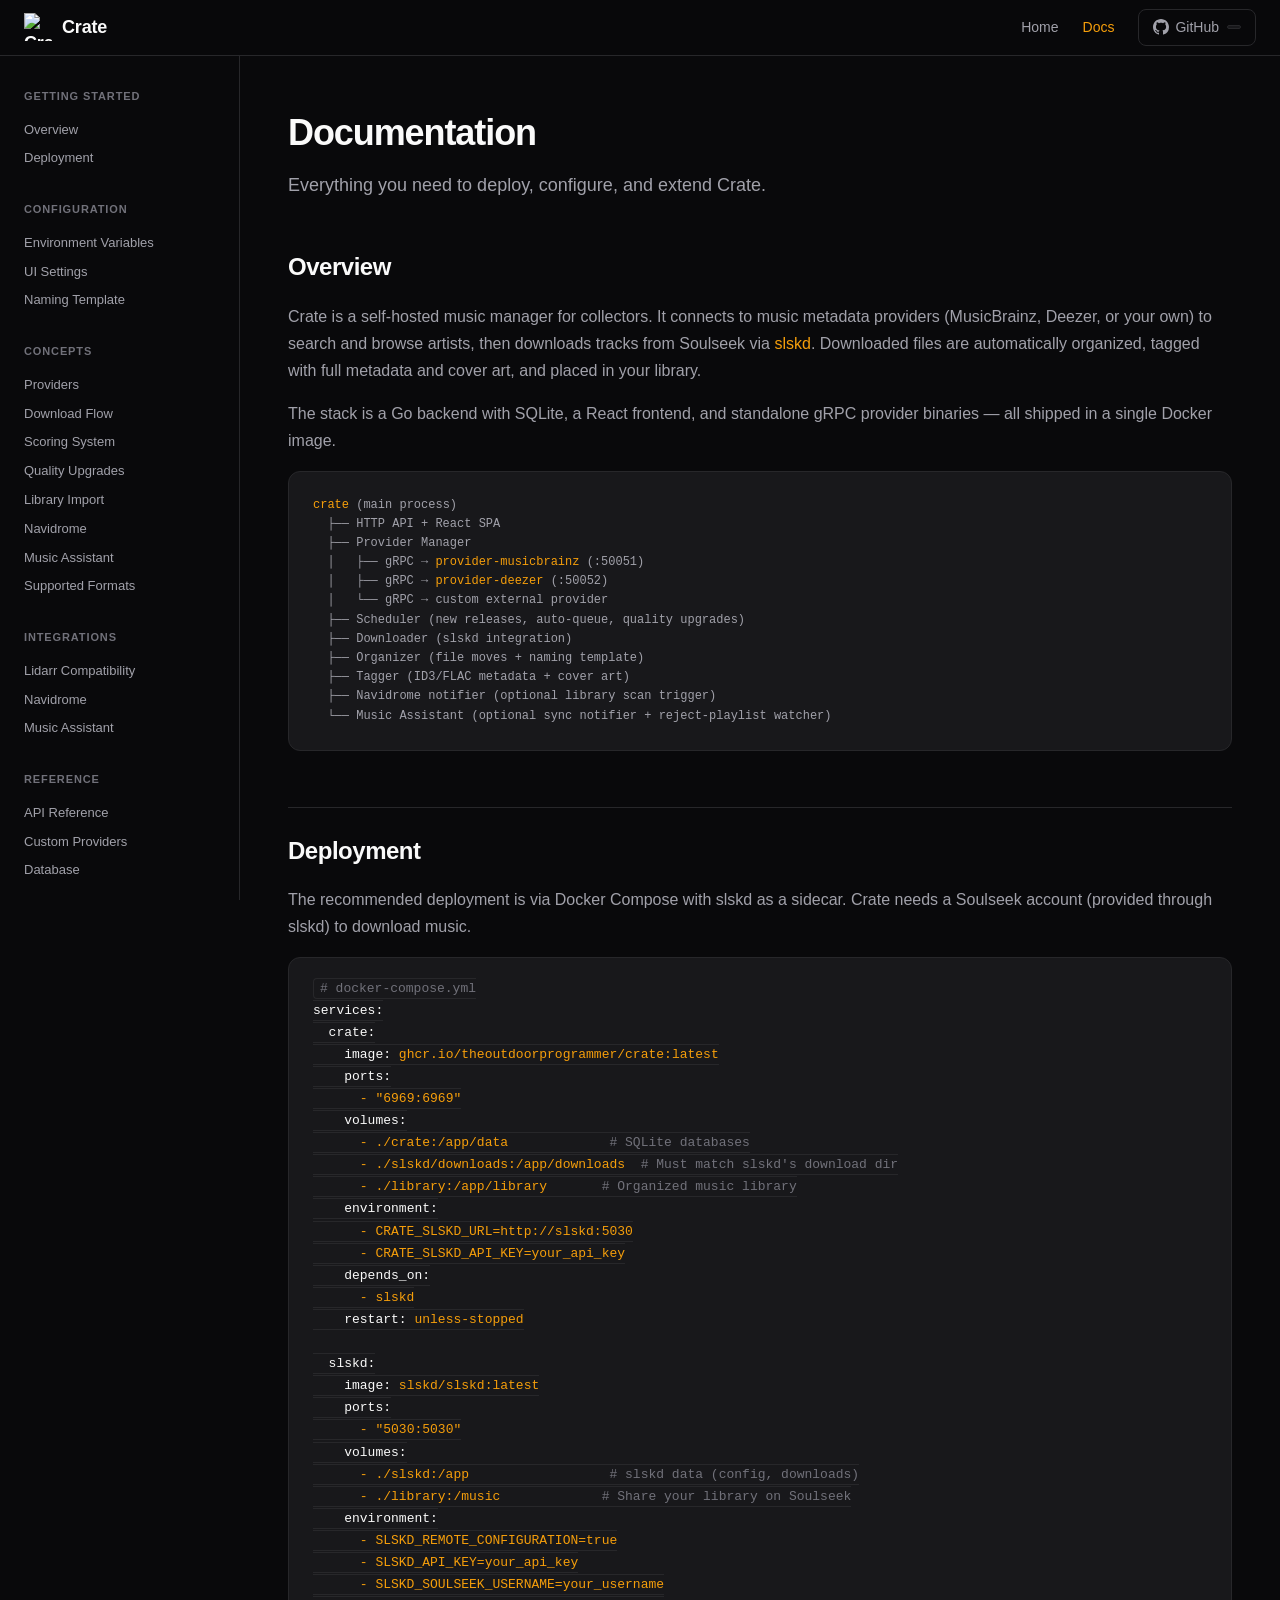
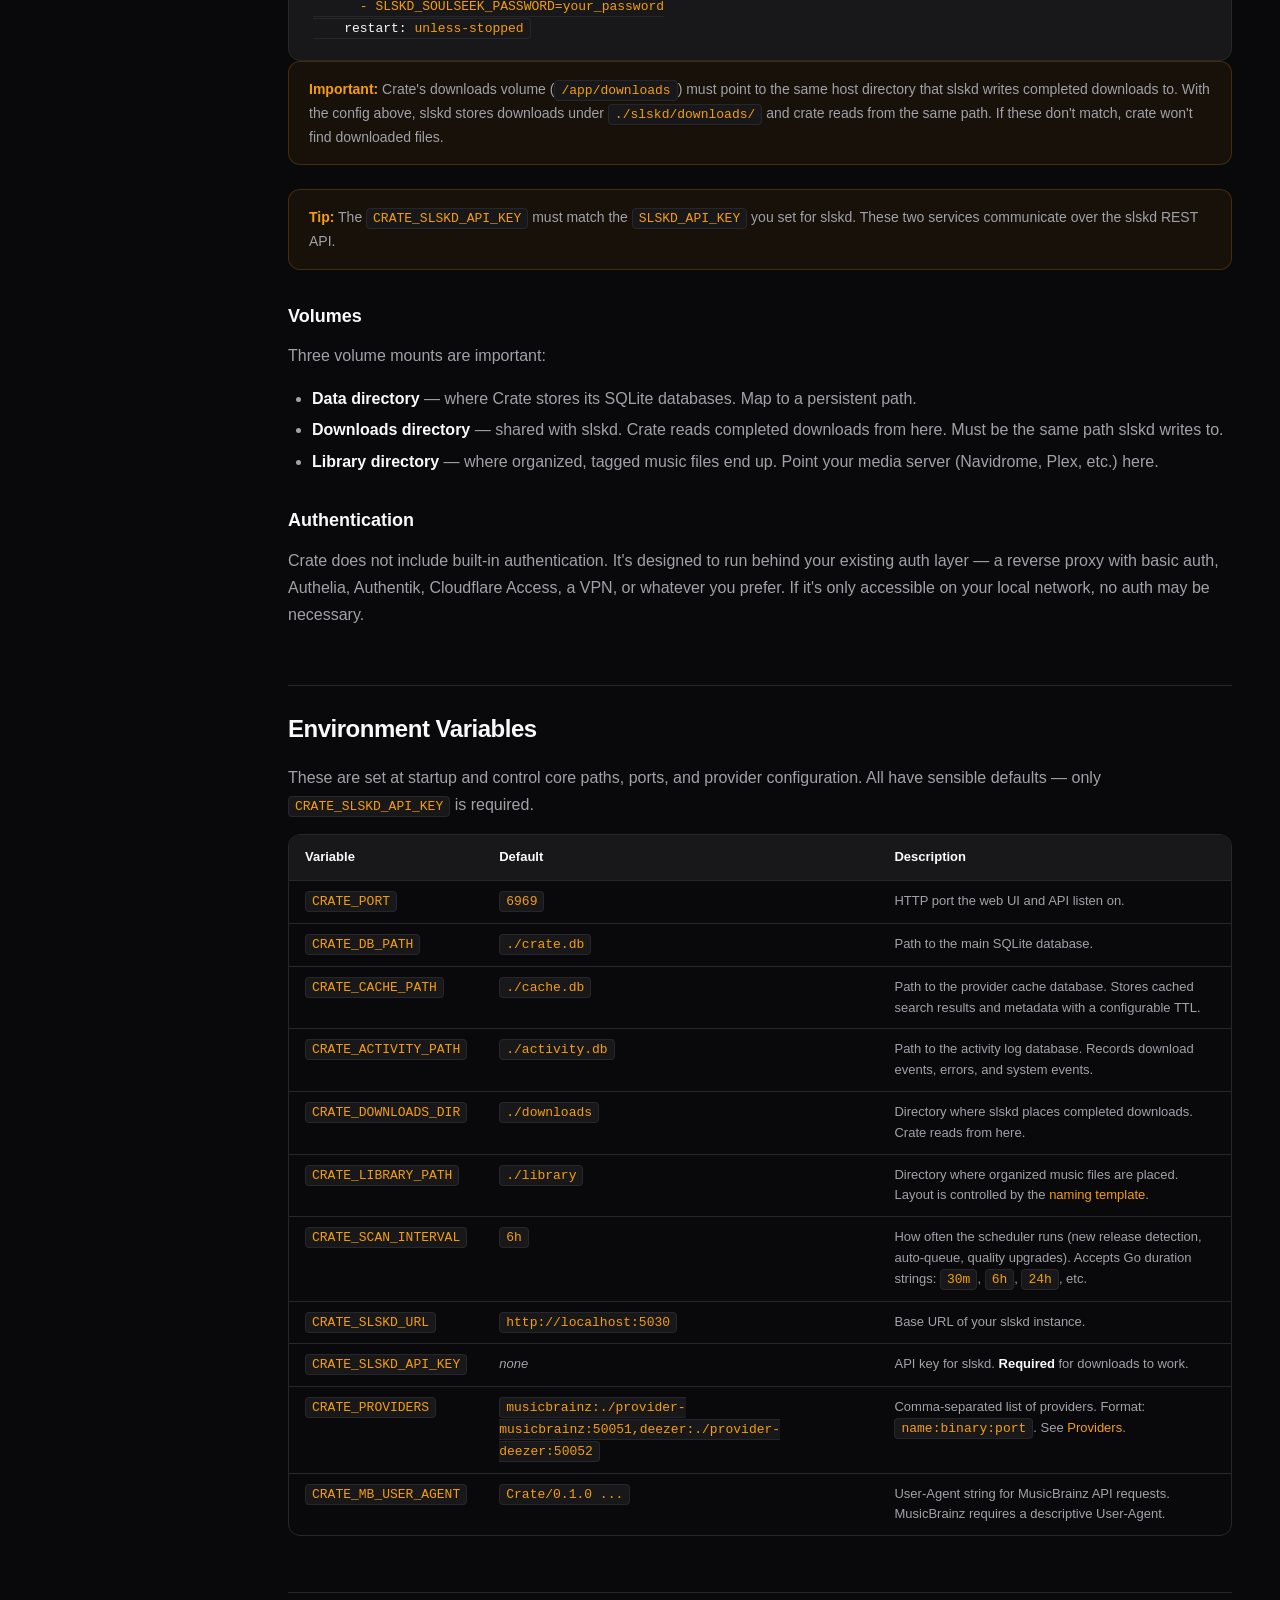
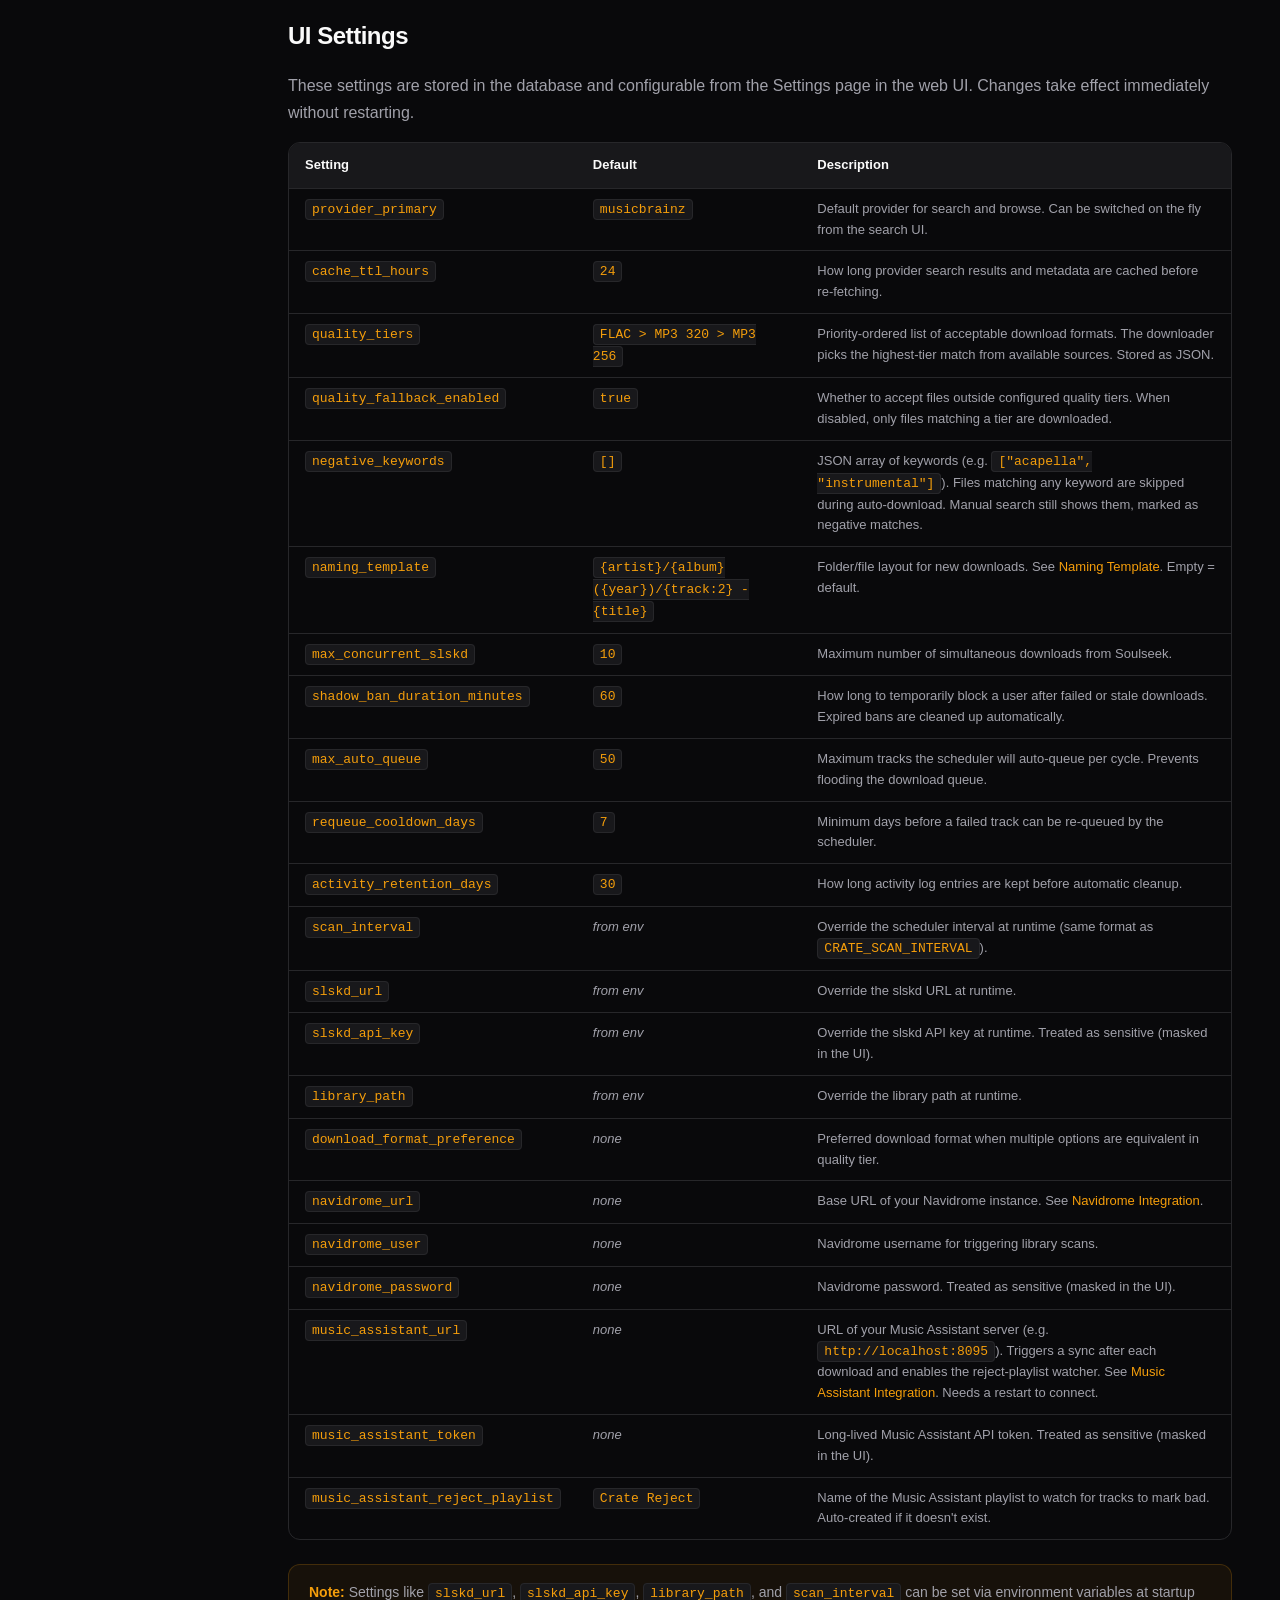
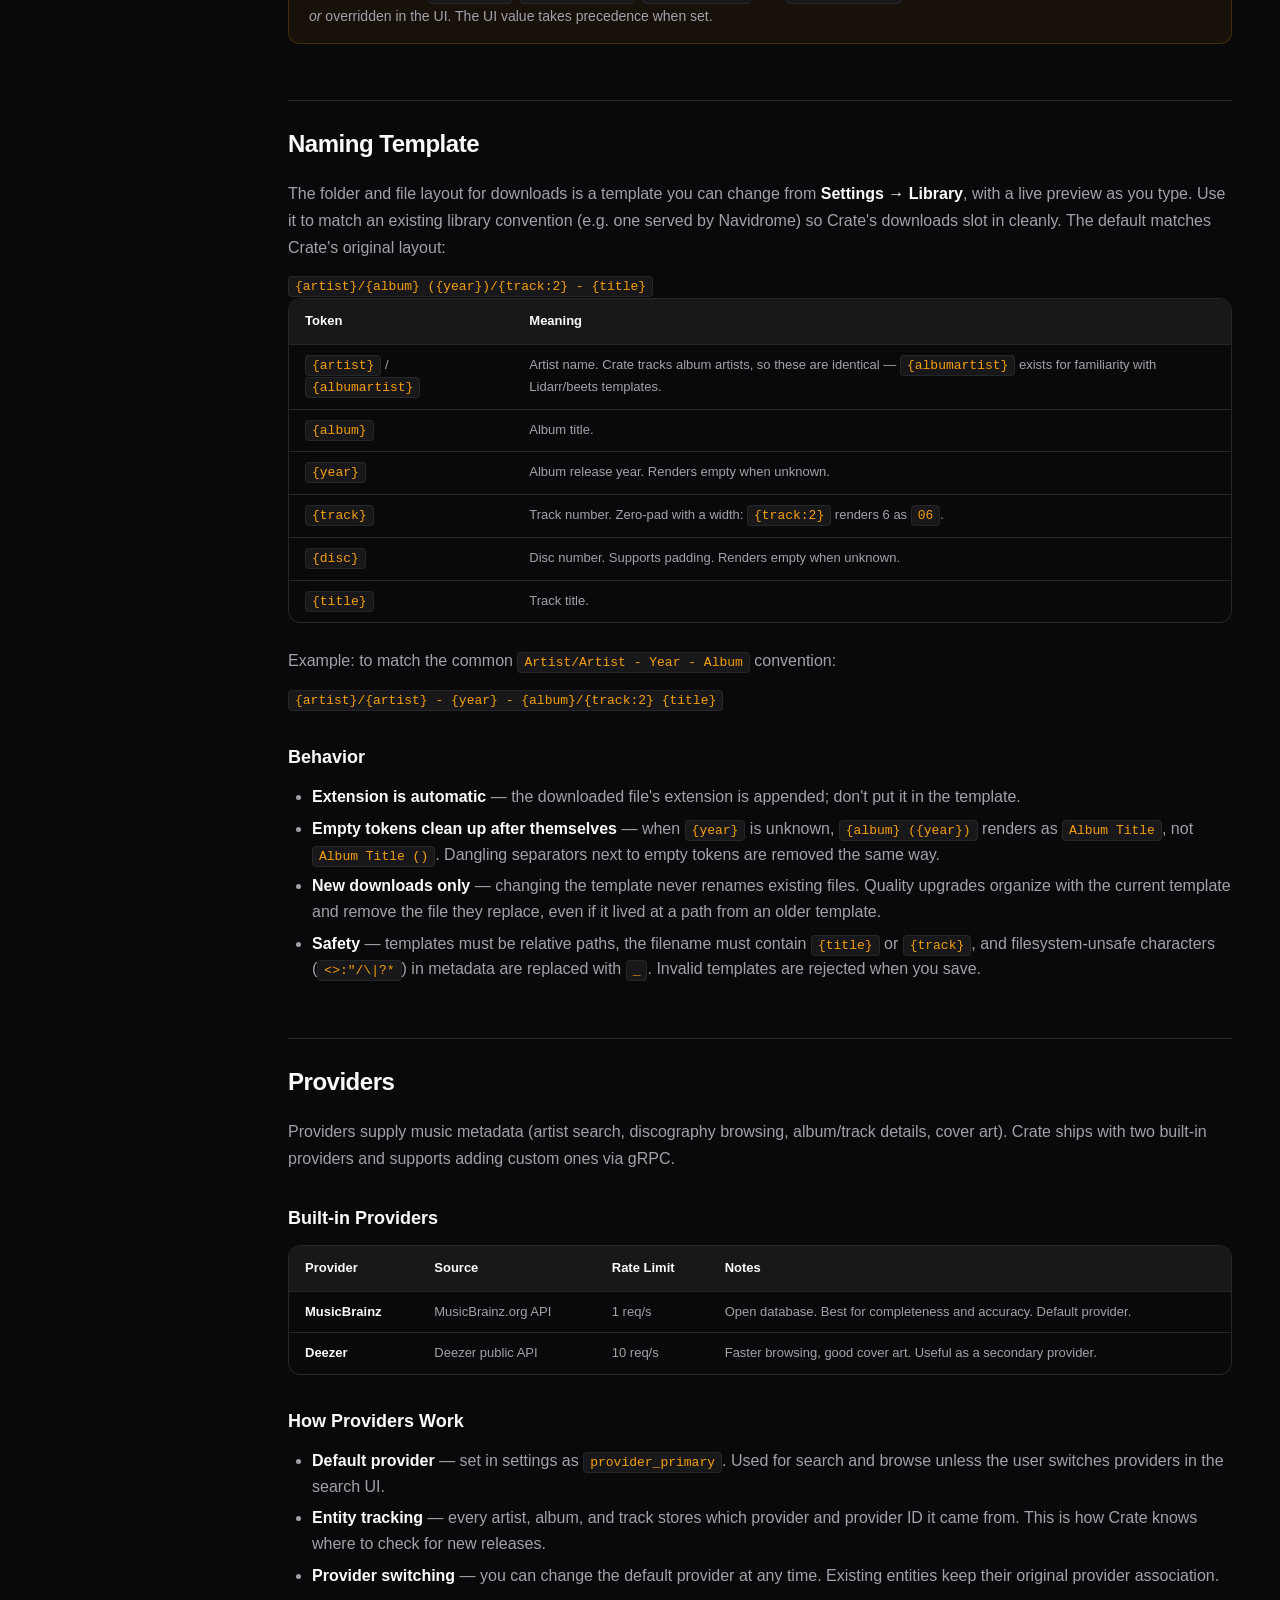
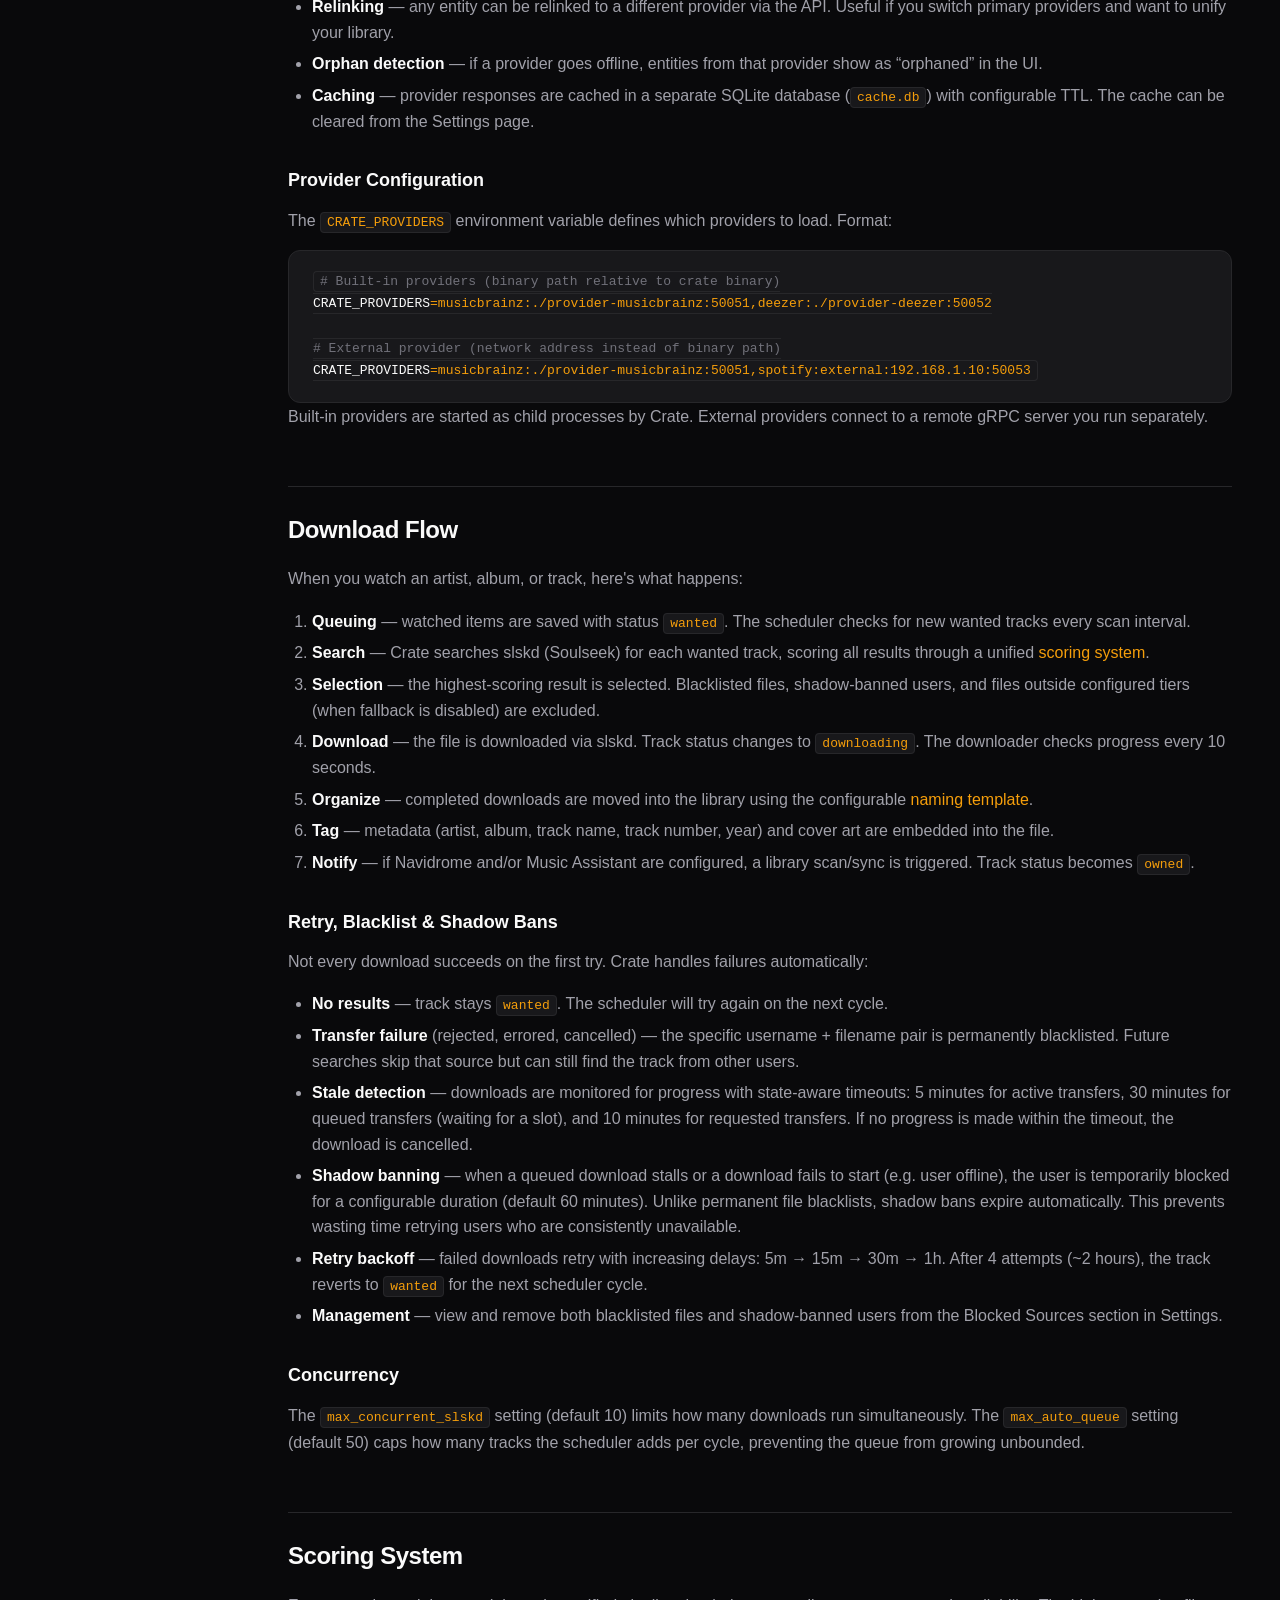
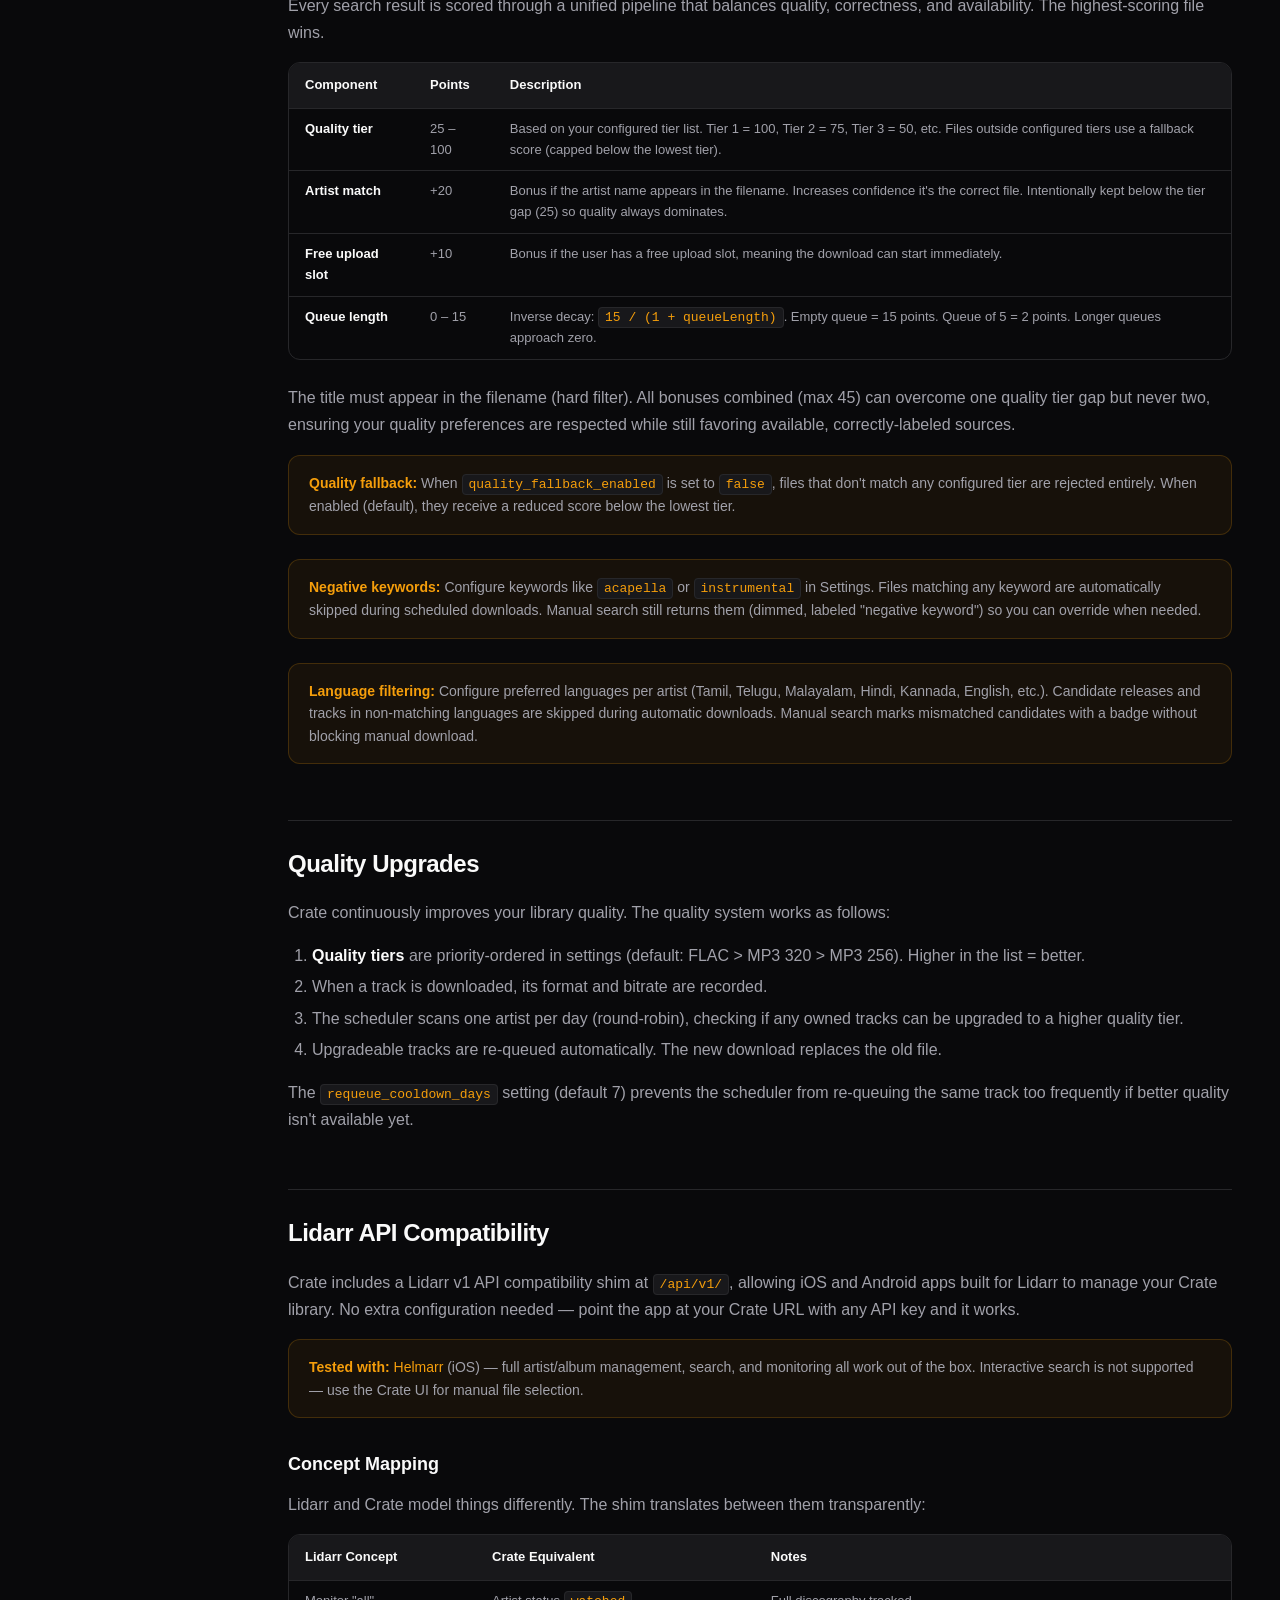
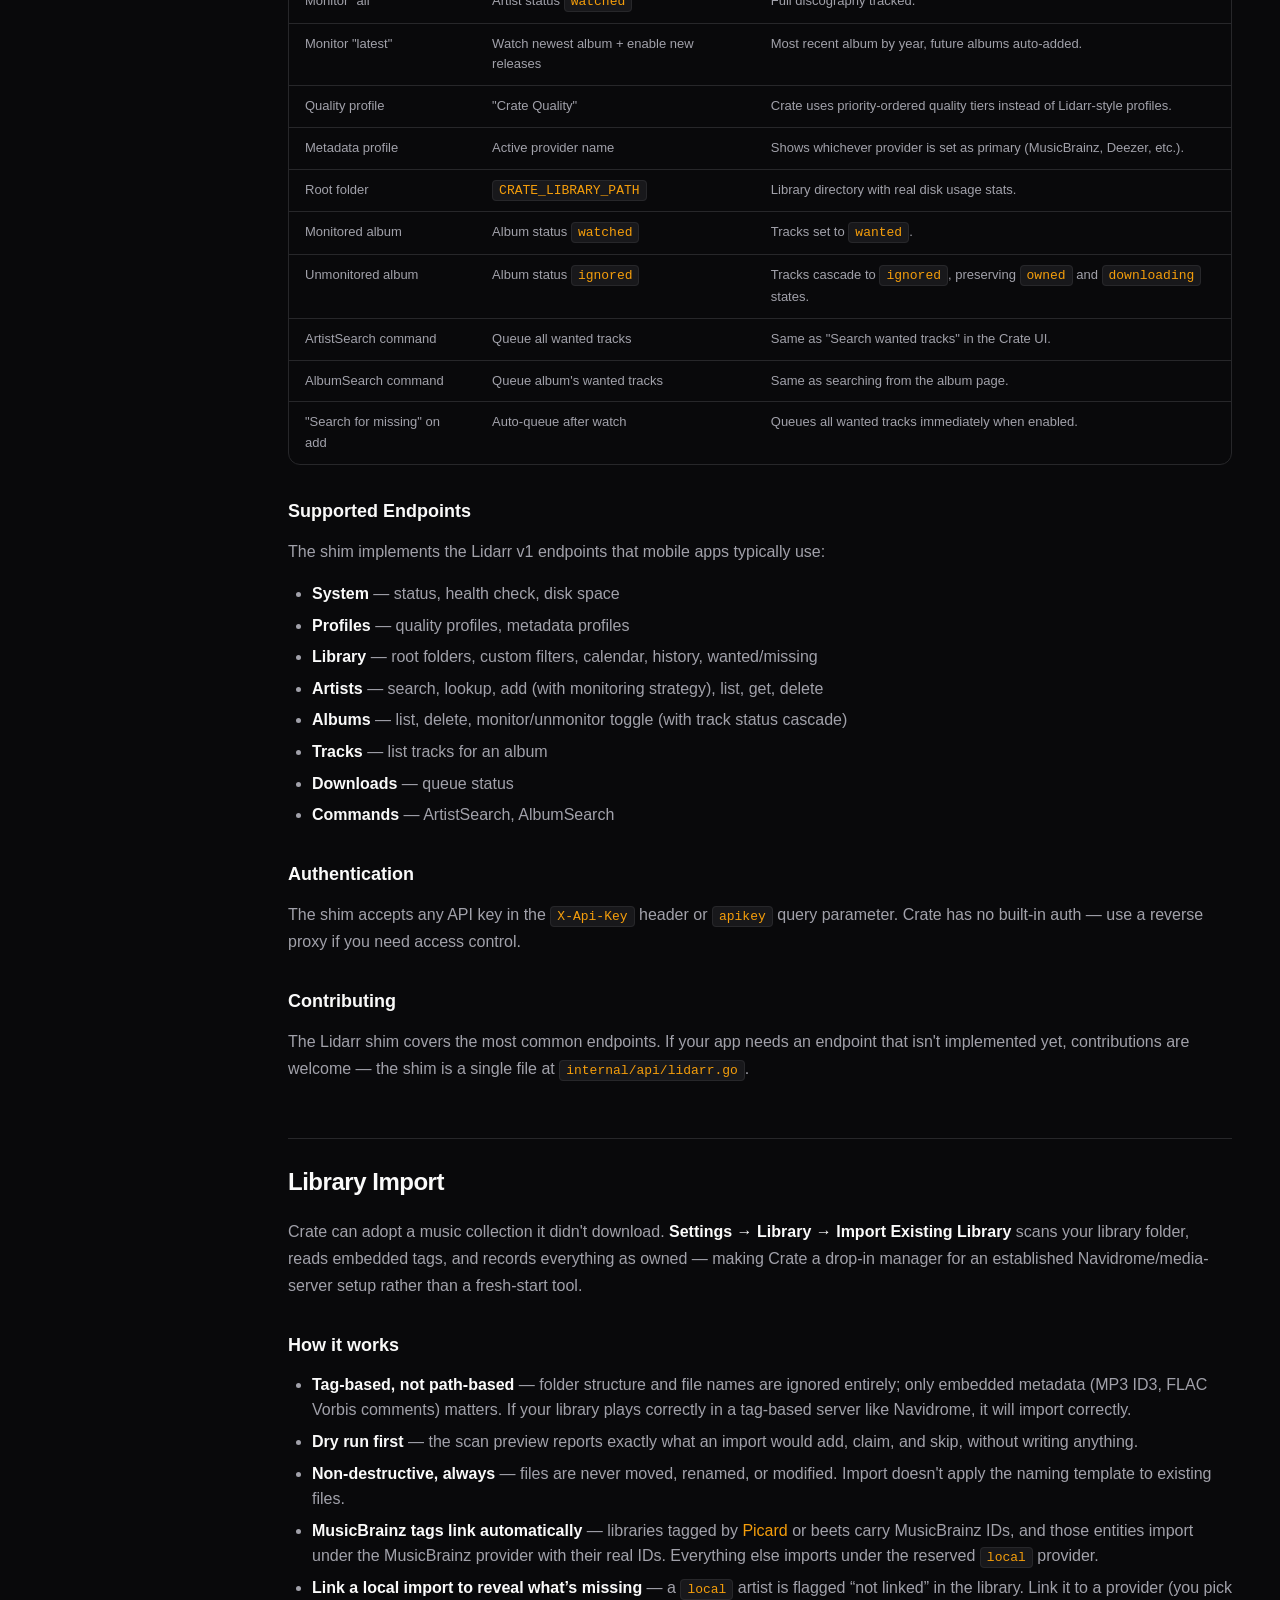
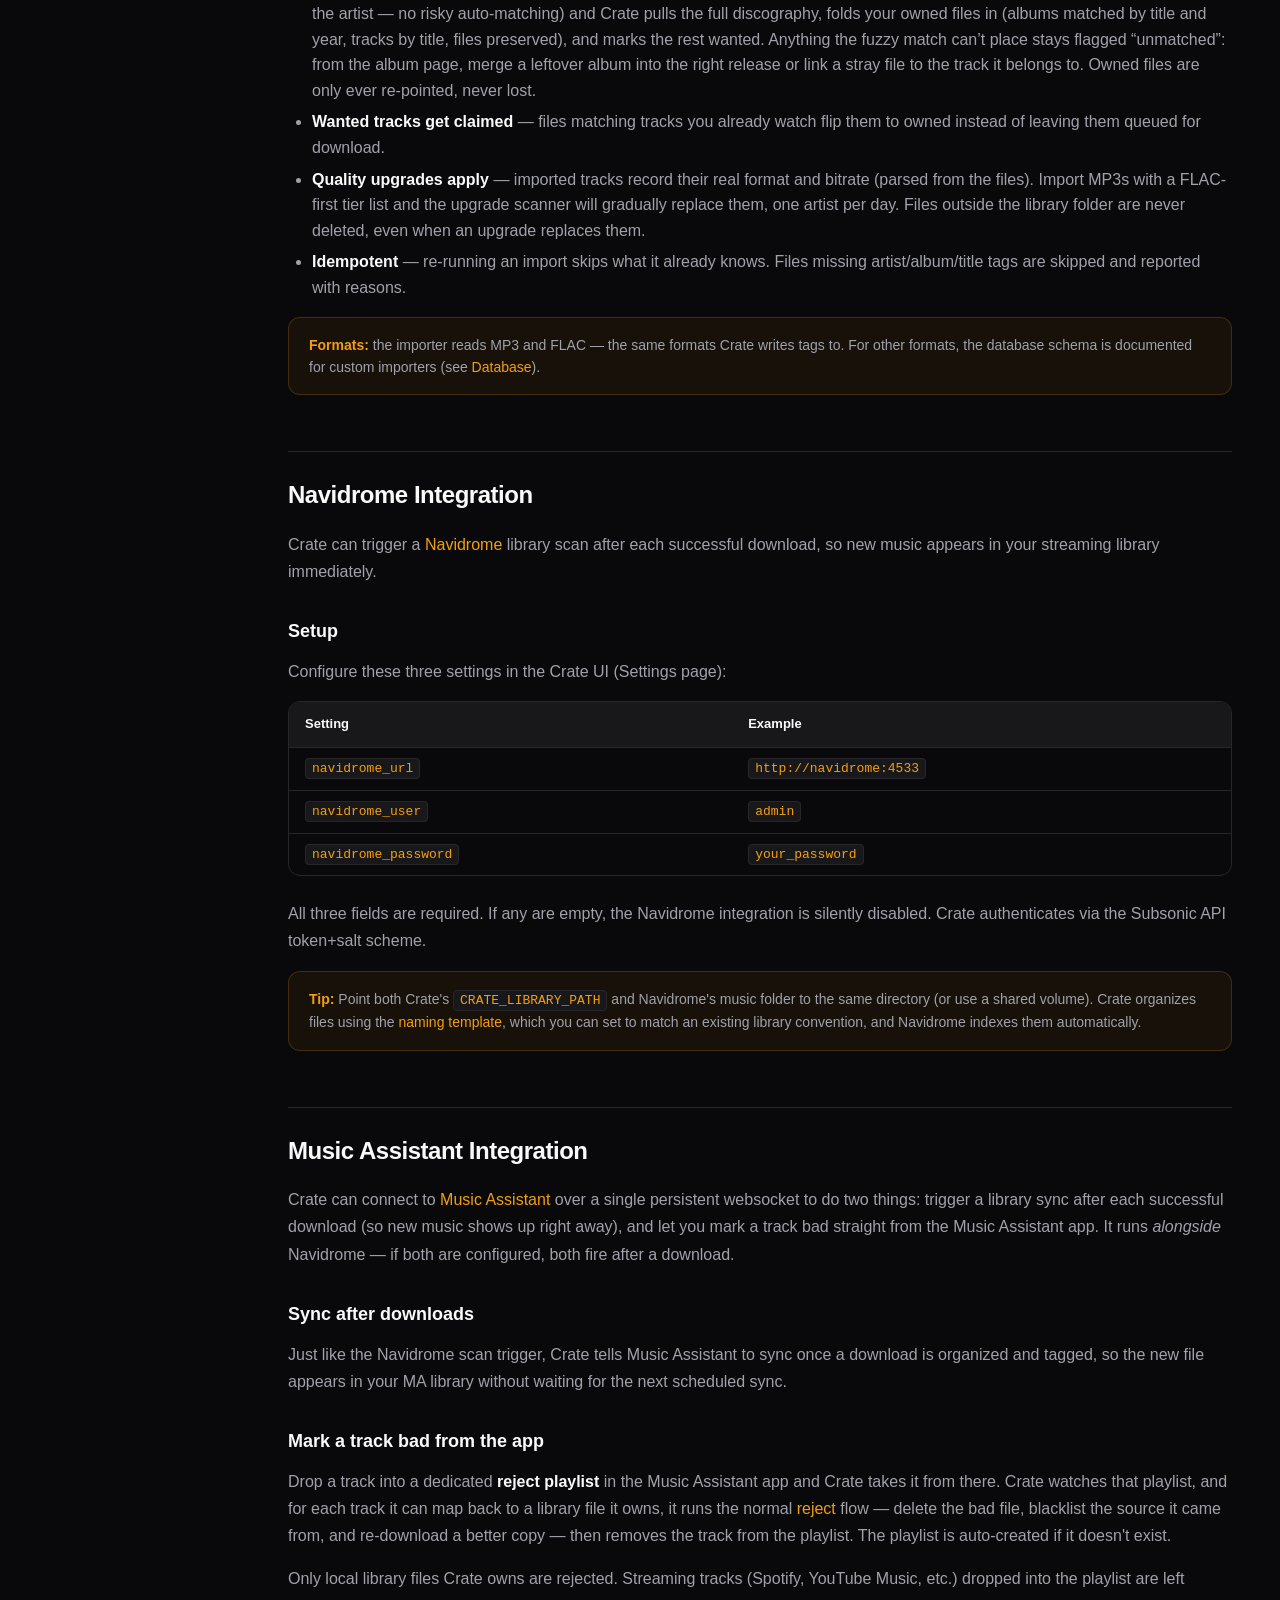
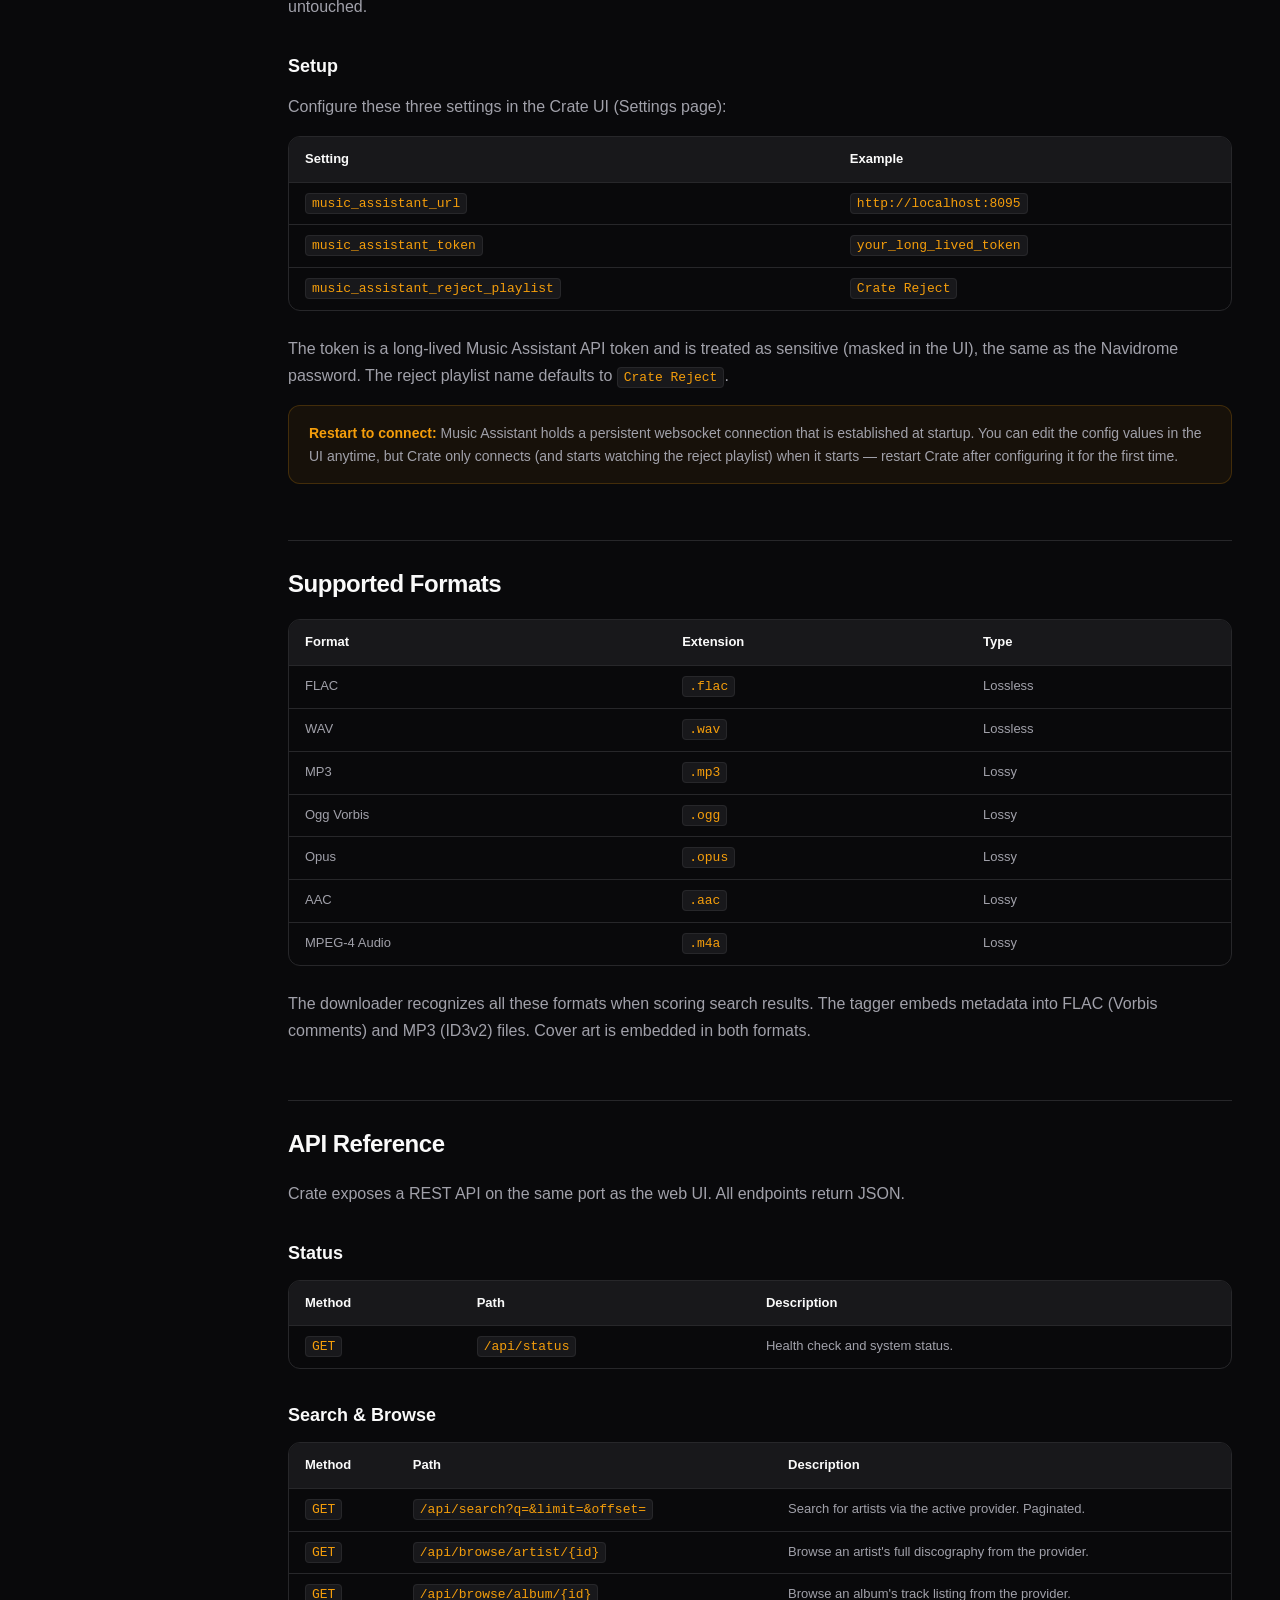
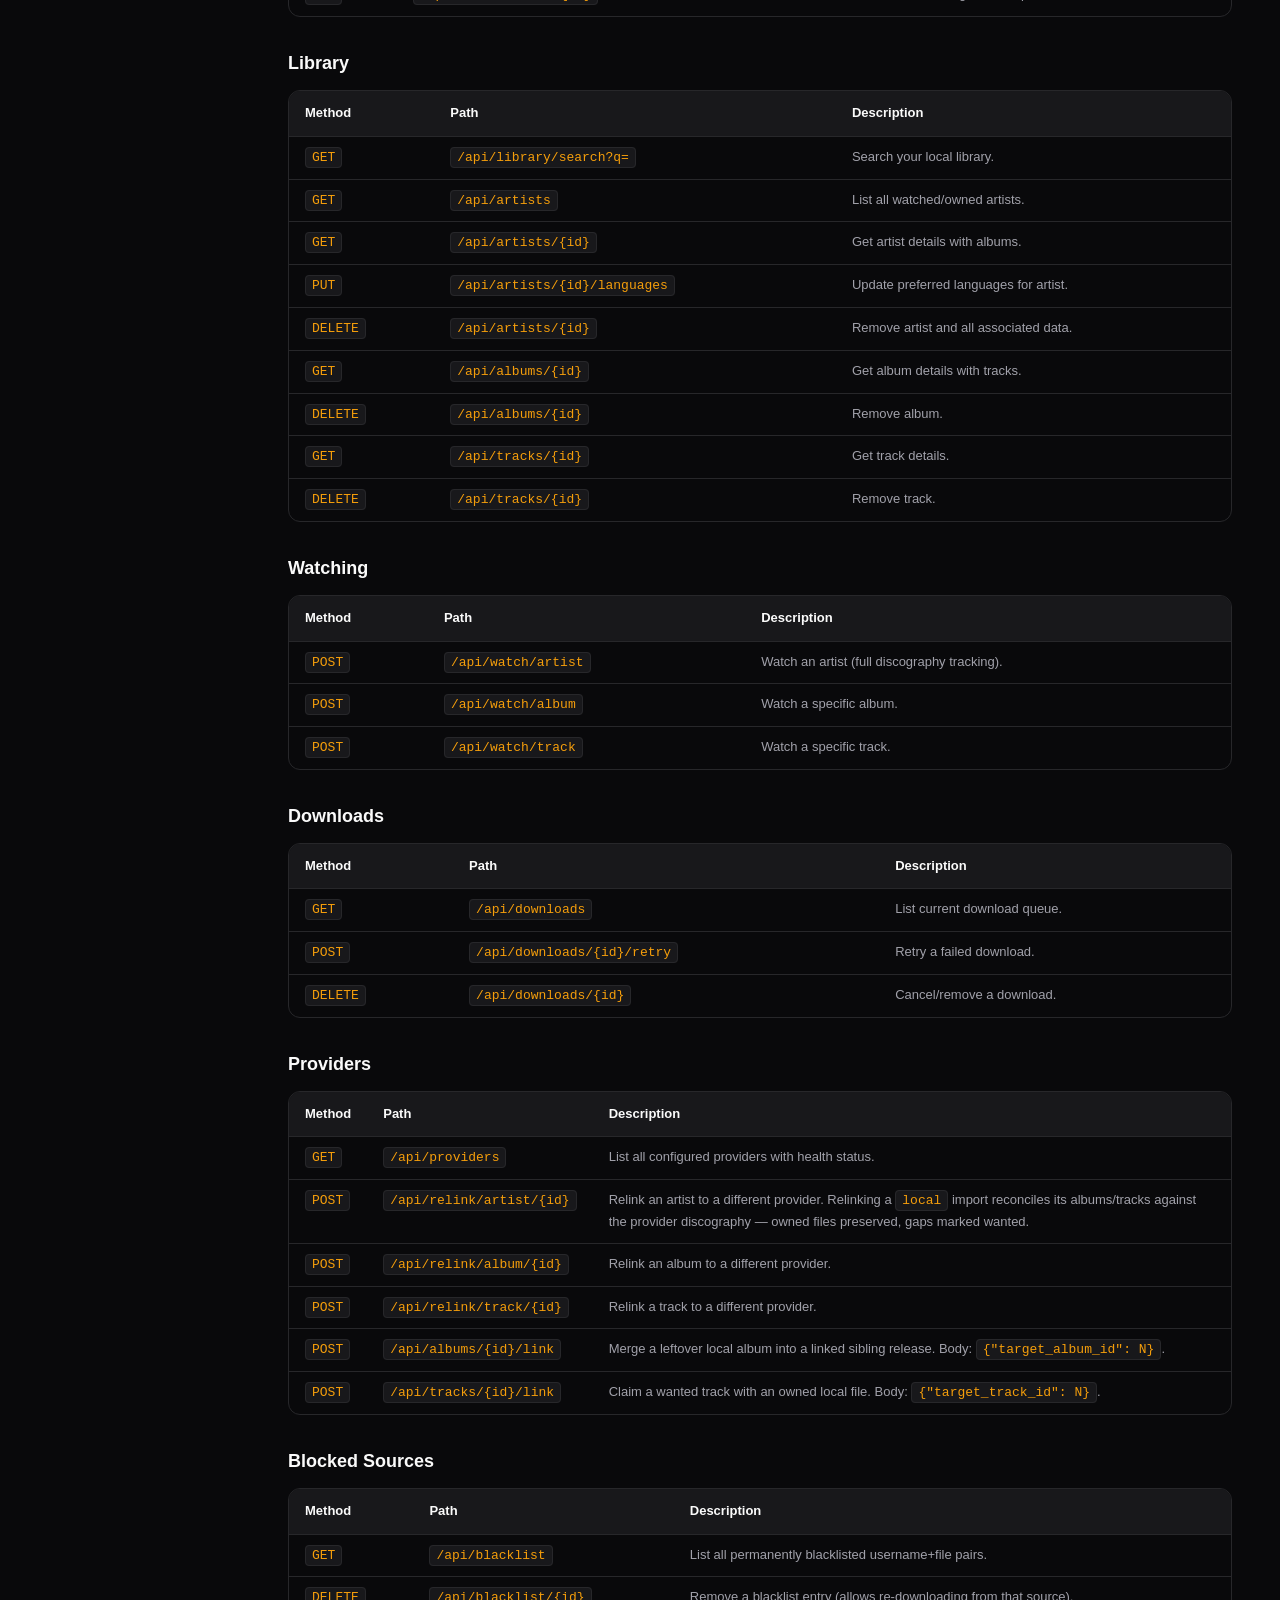
==== site/docs.html @ d98cae89 "feat: add per-artist language filtering - Add migration 011_artist_languages to store per-artist pre" ====
<!DOCTYPE html>
<html lang="en">
<head>
  <meta charset="UTF-8">
  <meta name="viewport" content="width=device-width, initial-scale=1.0">
  <title>Crate — Documentation</title>
  <meta name="description" content="Full documentation for Crate: configuration, settings, providers, API reference, and deployment.">
  <link rel="icon" href="cratelogo.png">
  <style>
    *, *::before, *::after { box-sizing: border-box; margin: 0; padding: 0; }

    :root {
      --bg: #09090b;
      --surface: #18181b;
      --border: #27272a;
      --text: #fafafa;
      --text-secondary: #a1a1aa;
      --text-muted: #71717a;
      --accent: #f59e0b;
      --accent-hover: #d97706;
    }

    html { scroll-behavior: smooth; }

    body {
      font-family: -apple-system, BlinkMacSystemFont, "Segoe UI", Roboto, Helvetica, Arial, sans-serif;
      background: var(--bg);
      color: var(--text);
      line-height: 1.6;
      -webkit-font-smoothing: antialiased;
    }

    a { color: var(--accent); text-decoration: none; }
    a:hover { color: var(--accent-hover); }

    /* Nav */
    nav {
      position: fixed;
      top: 0;
      left: 0;
      right: 0;
      z-index: 100;
      background: rgba(9, 9, 11, 0.85);
      backdrop-filter: blur(12px);
      -webkit-backdrop-filter: blur(12px);
      border-bottom: 1px solid var(--border);
      padding: 0 1.5rem;
      height: 3.5rem;
      display: flex;
      align-items: center;
      justify-content: space-between;
    }

    .nav-brand {
      display: flex;
      align-items: center;
      gap: 0.625rem;
      font-weight: 700;
      font-size: 1.125rem;
      color: var(--text);
      letter-spacing: -0.01em;
    }

    .nav-brand img { width: 28px; height: 28px; }

    .nav-links { display: flex; align-items: center; gap: 1.5rem; }
    .nav-links a { color: var(--text-secondary); font-size: 0.875rem; }
    .nav-links a:hover { color: var(--text); }
    .nav-links a.active { color: var(--accent); }

    .btn-github {
      display: inline-flex;
      align-items: center;
      gap: 0.375rem;
      padding: 0.375rem 0.875rem;
      border: 1px solid var(--border);
      border-radius: 0.5rem;
      color: var(--text-secondary);
      font-size: 0.8125rem;
      transition: all 0.15s;
    }
    .btn-github:hover { color: var(--text); border-color: var(--text-muted); }
    .btn-github svg { width: 16px; height: 16px; fill: currentColor; }

    .star-count {
      background: var(--surface);
      border: 1px solid var(--border);
      border-radius: 0.25rem;
      padding: 0.0625rem 0.375rem;
      font-size: 0.6875rem;
      color: var(--text-muted);
      margin-left: 0.125rem;
    }

    /* Hamburger */
    .hamburger {
      display: none;
      background: none;
      border: none;
      cursor: pointer;
      padding: 0.5rem;
      color: var(--text-secondary);
    }
    .hamburger:hover { color: var(--text); }
    .hamburger svg { width: 22px; height: 22px; stroke: currentColor; fill: none; stroke-width: 2; stroke-linecap: round; }

    .mobile-menu {
      display: none;
      position: fixed;
      top: 3.5rem;
      left: 0;
      right: 0;
      z-index: 99;
      background: rgba(9, 9, 11, 0.95);
      backdrop-filter: blur(12px);
      -webkit-backdrop-filter: blur(12px);
      border-bottom: 1px solid var(--border);
      padding: 0.75rem 1.5rem 1rem;
      flex-direction: column;
      gap: 0.25rem;
    }

    .mobile-menu.open { display: flex; }

    .mobile-menu a {
      display: block;
      padding: 0.625rem 0;
      color: var(--text-secondary);
      font-size: 0.9375rem;
      border-bottom: 1px solid var(--border);
    }
    .mobile-menu a:last-child { border-bottom: none; }
    .mobile-menu a:hover { color: var(--text); }

    /* Layout */
    .docs-layout {
      display: flex;
      max-width: 80rem;
      margin: 0 auto;
      padding-top: 3.5rem;
    }

    /* Sidebar */
    .sidebar {
      position: sticky;
      top: 3.5rem;
      width: 15rem;
      flex-shrink: 0;
      height: calc(100vh - 3.5rem);
      overflow-y: auto;
      border-right: 1px solid var(--border);
      padding: 2rem 1.5rem;
      scrollbar-width: thin;
      scrollbar-color: var(--border) transparent;
    }

    .sidebar-section { margin-bottom: 1.75rem; }

    .sidebar-heading {
      text-transform: uppercase;
      letter-spacing: 0.08em;
      font-size: 0.6875rem;
      color: var(--text-muted);
      font-weight: 600;
      margin-bottom: 0.625rem;
    }

    .sidebar-link {
      display: block;
      padding: 0.25rem 0;
      color: var(--text-secondary);
      font-size: 0.8125rem;
      transition: color 0.1s;
    }
    .sidebar-link:hover { color: var(--text); }

    /* Content */
    .docs-content {
      flex: 1;
      min-width: 0;
      padding: 3rem 3rem 6rem;
    }

    .docs-content h1 {
      font-size: 2.25rem;
      font-weight: 800;
      letter-spacing: -0.03em;
      margin-bottom: 0.5rem;
    }

    .docs-content .lead {
      font-size: 1.125rem;
      color: var(--text-secondary);
      margin-bottom: 3rem;
      line-height: 1.7;
    }

    .docs-content h2 {
      font-size: 1.5rem;
      font-weight: 700;
      letter-spacing: -0.02em;
      margin-top: 3.5rem;
      margin-bottom: 1rem;
      padding-top: 1.5rem;
      border-top: 1px solid var(--border);
    }

    .docs-content h2:first-of-type {
      margin-top: 0;
      border-top: none;
      padding-top: 0;
    }

    .docs-content h3 {
      font-size: 1.125rem;
      font-weight: 600;
      margin-top: 2rem;
      margin-bottom: 0.75rem;
    }

    .docs-content p {
      color: var(--text-secondary);
      margin-bottom: 1rem;
      line-height: 1.7;
    }

    .docs-content ul, .docs-content ol {
      color: var(--text-secondary);
      margin-bottom: 1rem;
      padding-left: 1.5rem;
    }

    .docs-content li {
      margin-bottom: 0.375rem;
      line-height: 1.6;
    }

    .docs-content strong { color: var(--text); }

    /* Tables */
    .table-wrap {
      overflow-x: auto;
      margin-bottom: 1.5rem;
      border: 1px solid var(--border);
      border-radius: 0.75rem;
    }

    table {
      width: 100%;
      border-collapse: collapse;
      font-size: 0.8125rem;
    }

    thead { background: var(--surface); }

    th {
      text-align: left;
      padding: 0.75rem 1rem;
      font-weight: 600;
      color: var(--text);
      border-bottom: 1px solid var(--border);
      white-space: nowrap;
    }

    td {
      padding: 0.625rem 1rem;
      color: var(--text-secondary);
      border-bottom: 1px solid var(--border);
      vertical-align: top;
    }

    tr:last-child td { border-bottom: none; }

    /* Code */
    code {
      font-family: "SF Mono", "Fira Code", "Fira Mono", Menlo, Consolas, monospace;
      font-size: 0.8125rem;
      background: var(--surface);
      border: 1px solid var(--border);
      padding: 0.125rem 0.375rem;
      border-radius: 0.25rem;
      color: var(--accent);
    }

    pre.code-block { margin: 0; white-space: pre; }

    .code-block {
      background: var(--surface);
      border: 1px solid var(--border);
      border-radius: 0.75rem;
      padding: 1.25rem 1.5rem;
      overflow-x: auto;
      font-family: "SF Mono", "Fira Code", "Fira Mono", Menlo, Consolas, monospace;
      font-size: 0.8125rem;
      line-height: 1.7;
      color: var(--text-secondary);
      margin-bottom: 1.5rem;
    }

    .code-block .comment { color: var(--text-muted); }
    .code-block .cmd { color: var(--text); }
    .code-block .val { color: var(--accent); }

    /* Callout */
    .callout {
      background: rgba(245, 158, 11, 0.06);
      border: 1px solid rgba(245, 158, 11, 0.2);
      border-radius: 0.75rem;
      padding: 1rem 1.25rem;
      margin-bottom: 1.5rem;
      font-size: 0.875rem;
      color: var(--text-secondary);
    }

    .callout strong { color: var(--accent); }

    /* Diagram */
    .diagram {
      background: var(--surface);
      border: 1px solid var(--border);
      border-radius: 0.75rem;
      padding: 1.5rem;
      margin-bottom: 1.5rem;
      font-family: "SF Mono", "Fira Code", "Fira Mono", Menlo, Consolas, monospace;
      font-size: 0.75rem;
      line-height: 1.6;
      color: var(--text-secondary);
      overflow-x: auto;
      white-space: pre;
    }

    .diagram .highlight { color: var(--accent); }

    /* Footer */
    footer {
      border-top: 1px solid var(--border);
      padding: 3rem 1.5rem;
      text-align: center;
      color: var(--text-muted);
      font-size: 0.875rem;
    }

    footer a { color: var(--text-secondary); }

    .footer-links {
      display: flex;
      gap: 1.5rem;
      justify-content: center;
      margin-bottom: 1rem;
    }

    /* Responsive */
    @media (max-width: 768px) {
      .sidebar { display: none; }
      .docs-content { padding: 2rem 1.5rem 4rem; }
      .docs-content h1 { font-size: 1.75rem; }
      .nav-links { display: none; }
      .hamburger { display: block; }
    }
  </style>
</head>
<body>

  <nav>
    <a href="/" class="nav-brand">
      <img src="cratelogo.png" alt="Crate">
      <span>Crate</span>
    </a>
    <div class="nav-links">
      <a href="/" class="nav-link-text">Home</a>
      <a href="/docs.html" class="nav-link-text active">Docs</a>
      <a href="https://github.com/TheOutdoorProgrammer/crate" class="btn-github">
        <svg viewBox="0 0 16 16"><path d="M8 0C3.58 0 0 3.58 0 8c0 3.54 2.29 6.53 5.47 7.59.4.07.55-.17.55-.38 0-.19-.01-.82-.01-1.49-2.01.37-2.53-.49-2.69-.94-.09-.23-.48-.94-.82-1.13-.28-.15-.68-.52-.01-.53.63-.01 1.08.58 1.23.82.72 1.21 1.87.87 2.33.66.07-.52.28-.87.51-1.07-1.78-.2-3.64-.89-3.64-3.95 0-.87.31-1.59.82-2.15-.08-.2-.36-1.02.08-2.12 0 0 .67-.21 2.2.82.64-.18 1.32-.27 2-.27s1.36.09 2 .27c1.53-1.04 2.2-.82 2.2-.82.44 1.1.16 1.92.08 2.12.51.56.82 1.27.82 2.15 0 3.07-1.87 3.75-3.65 3.95.29.25.54.73.54 1.48 0 1.07-.01 1.93-.01 2.2 0 .21.15.46.55.38A8.01 8.01 0 0 0 16 8c0-4.42-3.58-8-8-8z"/></svg>
        GitHub
        <span class="star-count" id="star-count"></span>
      </a>
    </div>
    <button class="hamburger" onclick="document.getElementById('mobile-menu').classList.toggle('open')" aria-label="Menu">
      <svg viewBox="0 0 24 24"><path d="M3 12h18M3 6h18M3 18h18"/></svg>
    </button>
  </nav>

  <div class="mobile-menu" id="mobile-menu">
    <a href="/">Home</a>
    <a href="/docs.html">Docs</a>
    <a href="https://github.com/TheOutdoorProgrammer/crate">
      GitHub <span class="star-count" id="star-count-mobile"></span>
    </a>
  </div>

  <div class="docs-layout">

    <aside class="sidebar">
      <div class="sidebar-section">
        <div class="sidebar-heading">Getting Started</div>
        <a href="#overview" class="sidebar-link">Overview</a>
        <a href="#deployment" class="sidebar-link">Deployment</a>
      </div>
      <div class="sidebar-section">
        <div class="sidebar-heading">Configuration</div>
        <a href="#environment-variables" class="sidebar-link">Environment Variables</a>
        <a href="#settings" class="sidebar-link">UI Settings</a>
        <a href="#naming-template" class="sidebar-link">Naming Template</a>
      </div>
      <div class="sidebar-section">
        <div class="sidebar-heading">Concepts</div>
        <a href="#providers" class="sidebar-link">Providers</a>
        <a href="#download-flow" class="sidebar-link">Download Flow</a>
        <a href="#scoring" class="sidebar-link">Scoring System</a>
        <a href="#quality-upgrades" class="sidebar-link">Quality Upgrades</a>
        <a href="#library-import" class="sidebar-link">Library Import</a>
        <a href="#navidrome" class="sidebar-link">Navidrome</a>
        <a href="#music-assistant" class="sidebar-link">Music Assistant</a>
        <a href="#supported-formats" class="sidebar-link">Supported Formats</a>
      </div>
      <div class="sidebar-section">
        <div class="sidebar-heading">Integrations</div>
        <a href="#lidarr" class="sidebar-link">Lidarr Compatibility</a>
        <a href="#navidrome" class="sidebar-link">Navidrome</a>
        <a href="#music-assistant" class="sidebar-link">Music Assistant</a>
      </div>
      <div class="sidebar-section">
        <div class="sidebar-heading">Reference</div>
        <a href="#api" class="sidebar-link">API Reference</a>
        <a href="#custom-providers" class="sidebar-link">Custom Providers</a>
        <a href="#database" class="sidebar-link">Database</a>
      </div>
    </aside>

    <main class="docs-content">

      <h1>Documentation</h1>
      <p class="lead">Everything you need to deploy, configure, and extend Crate.</p>

      <!-- Overview -->
      <h2 id="overview">Overview</h2>

      <p>Crate is a self-hosted music manager for collectors. It connects to music metadata providers (MusicBrainz, Deezer, or your own) to search and browse artists, then downloads tracks from Soulseek via <a href="https://github.com/slskd/slskd">slskd</a>. Downloaded files are automatically organized, tagged with full metadata and cover art, and placed in your library.</p>

      <p>The stack is a Go backend with SQLite, a React frontend, and standalone gRPC provider binaries &mdash; all shipped in a single Docker image.</p>

      <div class="diagram"><span class="highlight">crate</span> (main process)
  ├── HTTP API + React SPA
  ├── Provider Manager
  │   ├── gRPC → <span class="highlight">provider-musicbrainz</span> (:50051)
  │   ├── gRPC → <span class="highlight">provider-deezer</span> (:50052)
  │   └── gRPC → custom external provider
  ├── Scheduler (new releases, auto-queue, quality upgrades)
  ├── Downloader (slskd integration)
  ├── Organizer (file moves + naming template)
  ├── Tagger (ID3/FLAC metadata + cover art)
  ├── Navidrome notifier (optional library scan trigger)
  └── Music Assistant (optional sync notifier + reject-playlist watcher)</div>

      <!-- Deployment -->
      <h2 id="deployment">Deployment</h2>

      <p>The recommended deployment is via Docker Compose with slskd as a sidecar. Crate needs a Soulseek account (provided through slskd) to download music.</p>

      <pre class="code-block"><code><span class="comment"># docker-compose.yml</span>
<span class="cmd">services:</span>
  <span class="cmd">crate:</span>
    <span class="cmd">image:</span> ghcr.io/theoutdoorprogrammer/crate:latest
    <span class="cmd">ports:</span>
      - <span class="val">"6969:6969"</span>
    <span class="cmd">volumes:</span>
      - ./crate:/app/data             <span class="comment"># SQLite databases</span>
      - ./slskd/downloads:/app/downloads  <span class="comment"># Must match slskd's download dir</span>
      - ./library:/app/library       <span class="comment"># Organized music library</span>
    <span class="cmd">environment:</span>
      - CRATE_SLSKD_URL=<span class="val">http://slskd:5030</span>
      - CRATE_SLSKD_API_KEY=<span class="val">your_api_key</span>
    <span class="cmd">depends_on:</span>
      - slskd
    <span class="cmd">restart:</span> unless-stopped

  <span class="cmd">slskd:</span>
    <span class="cmd">image:</span> slskd/slskd:latest
    <span class="cmd">ports:</span>
      - <span class="val">"5030:5030"</span>
    <span class="cmd">volumes:</span>
      - ./slskd:/app                  <span class="comment"># slskd data (config, downloads)</span>
      - ./library:/music             <span class="comment"># Share your library on Soulseek</span>
    <span class="cmd">environment:</span>
      - SLSKD_REMOTE_CONFIGURATION=<span class="val">true</span>
      - SLSKD_API_KEY=<span class="val">your_api_key</span>
      - SLSKD_SOULSEEK_USERNAME=<span class="val">your_username</span>
      - SLSKD_SOULSEEK_PASSWORD=<span class="val">your_password</span>
    <span class="cmd">restart:</span> unless-stopped</code></pre>

      <div class="callout">
        <strong>Important:</strong> Crate's downloads volume (<code>/app/downloads</code>) must point to the same host directory that slskd writes completed downloads to. With the config above, slskd stores downloads under <code>./slskd/downloads/</code> and crate reads from the same path. If these don't match, crate won't find downloaded files.
      </div>

      <div class="callout">
        <strong>Tip:</strong> The <code>CRATE_SLSKD_API_KEY</code> must match the <code>SLSKD_API_KEY</code> you set for slskd. These two services communicate over the slskd REST API.
      </div>

      <h3>Volumes</h3>
      <p>Three volume mounts are important:</p>
      <ul>
        <li><strong>Data directory</strong> &mdash; where Crate stores its SQLite databases. Map to a persistent path.</li>
        <li><strong>Downloads directory</strong> &mdash; shared with slskd. Crate reads completed downloads from here. Must be the same path slskd writes to.</li>
        <li><strong>Library directory</strong> &mdash; where organized, tagged music files end up. Point your media server (Navidrome, Plex, etc.) here.</li>
      </ul>

      <h3>Authentication</h3>
      <p>Crate does not include built-in authentication. It's designed to run behind your existing auth layer &mdash; a reverse proxy with basic auth, Authelia, Authentik, Cloudflare Access, a VPN, or whatever you prefer. If it's only accessible on your local network, no auth may be necessary.</p>

      <!-- Environment Variables -->
      <h2 id="environment-variables">Environment Variables</h2>

      <p>These are set at startup and control core paths, ports, and provider configuration. All have sensible defaults &mdash; only <code>CRATE_SLSKD_API_KEY</code> is required.</p>

      <div class="table-wrap">
        <table>
          <thead>
            <tr>
              <th>Variable</th>
              <th>Default</th>
              <th>Description</th>
            </tr>
          </thead>
          <tbody>
            <tr>
              <td><code>CRATE_PORT</code></td>
              <td><code>6969</code></td>
              <td>HTTP port the web UI and API listen on.</td>
            </tr>
            <tr>
              <td><code>CRATE_DB_PATH</code></td>
              <td><code>./crate.db</code></td>
              <td>Path to the main SQLite database.</td>
            </tr>
            <tr>
              <td><code>CRATE_CACHE_PATH</code></td>
              <td><code>./cache.db</code></td>
              <td>Path to the provider cache database. Stores cached search results and metadata with a configurable TTL.</td>
            </tr>
            <tr>
              <td><code>CRATE_ACTIVITY_PATH</code></td>
              <td><code>./activity.db</code></td>
              <td>Path to the activity log database. Records download events, errors, and system events.</td>
            </tr>
            <tr>
              <td><code>CRATE_DOWNLOADS_DIR</code></td>
              <td><code>./downloads</code></td>
              <td>Directory where slskd places completed downloads. Crate reads from here.</td>
            </tr>
            <tr>
              <td><code>CRATE_LIBRARY_PATH</code></td>
              <td><code>./library</code></td>
              <td>Directory where organized music files are placed. Layout is controlled by the <a href="#naming-template">naming template</a>.</td>
            </tr>
            <tr>
              <td><code>CRATE_SCAN_INTERVAL</code></td>
              <td><code>6h</code></td>
              <td>How often the scheduler runs (new release detection, auto-queue, quality upgrades). Accepts Go duration strings: <code>30m</code>, <code>6h</code>, <code>24h</code>, etc.</td>
            </tr>
            <tr>
              <td><code>CRATE_SLSKD_URL</code></td>
              <td><code>http://localhost:5030</code></td>
              <td>Base URL of your slskd instance.</td>
            </tr>
            <tr>
              <td><code>CRATE_SLSKD_API_KEY</code></td>
              <td><em>none</em></td>
              <td>API key for slskd. <strong>Required</strong> for downloads to work.</td>
            </tr>
            <tr>
              <td><code>CRATE_PROVIDERS</code></td>
              <td><code>musicbrainz:./provider-musicbrainz:50051,deezer:./provider-deezer:50052</code></td>
              <td>Comma-separated list of providers. Format: <code>name:binary:port</code>. See <a href="#providers">Providers</a>.</td>
            </tr>
            <tr>
              <td><code>CRATE_MB_USER_AGENT</code></td>
              <td><code>Crate/0.1.0 ...</code></td>
              <td>User-Agent string for MusicBrainz API requests. MusicBrainz requires a descriptive User-Agent.</td>
            </tr>
          </tbody>
        </table>
      </div>

      <!-- Settings -->
      <h2 id="settings">UI Settings</h2>

      <p>These settings are stored in the database and configurable from the Settings page in the web UI. Changes take effect immediately without restarting.</p>

      <div class="table-wrap">
        <table>
          <thead>
            <tr>
              <th>Setting</th>
              <th>Default</th>
              <th>Description</th>
            </tr>
          </thead>
          <tbody>
            <tr>
              <td><code>provider_primary</code></td>
              <td><code>musicbrainz</code></td>
              <td>Default provider for search and browse. Can be switched on the fly from the search UI.</td>
            </tr>
            <tr>
              <td><code>cache_ttl_hours</code></td>
              <td><code>24</code></td>
              <td>How long provider search results and metadata are cached before re-fetching.</td>
            </tr>
            <tr>
              <td><code>quality_tiers</code></td>
              <td><code>FLAC &gt; MP3 320 &gt; MP3 256</code></td>
              <td>Priority-ordered list of acceptable download formats. The downloader picks the highest-tier match from available sources. Stored as JSON.</td>
            </tr>
            <tr>
              <td><code>quality_fallback_enabled</code></td>
              <td><code>true</code></td>
              <td>Whether to accept files outside configured quality tiers. When disabled, only files matching a tier are downloaded.</td>
            </tr>
            <tr>
              <td><code>negative_keywords</code></td>
              <td><code>[]</code></td>
              <td>JSON array of keywords (e.g. <code>["acapella", "instrumental"]</code>). Files matching any keyword are skipped during auto-download. Manual search still shows them, marked as negative matches.</td>
            </tr>
            <tr>
              <td><code>naming_template</code></td>
              <td><code>{artist}/{album} ({year})/{track:2} - {title}</code></td>
              <td>Folder/file layout for new downloads. See <a href="#naming-template">Naming Template</a>. Empty = default.</td>
            </tr>
            <tr>
              <td><code>max_concurrent_slskd</code></td>
              <td><code>10</code></td>
              <td>Maximum number of simultaneous downloads from Soulseek.</td>
            </tr>
            <tr>
              <td><code>shadow_ban_duration_minutes</code></td>
              <td><code>60</code></td>
              <td>How long to temporarily block a user after failed or stale downloads. Expired bans are cleaned up automatically.</td>
            </tr>
            <tr>
              <td><code>max_auto_queue</code></td>
              <td><code>50</code></td>
              <td>Maximum tracks the scheduler will auto-queue per cycle. Prevents flooding the download queue.</td>
            </tr>
            <tr>
              <td><code>requeue_cooldown_days</code></td>
              <td><code>7</code></td>
              <td>Minimum days before a failed track can be re-queued by the scheduler.</td>
            </tr>
            <tr>
              <td><code>activity_retention_days</code></td>
              <td><code>30</code></td>
              <td>How long activity log entries are kept before automatic cleanup.</td>
            </tr>
            <tr>
              <td><code>scan_interval</code></td>
              <td><em>from env</em></td>
              <td>Override the scheduler interval at runtime (same format as <code>CRATE_SCAN_INTERVAL</code>).</td>
            </tr>
            <tr>
              <td><code>slskd_url</code></td>
              <td><em>from env</em></td>
              <td>Override the slskd URL at runtime.</td>
            </tr>
            <tr>
              <td><code>slskd_api_key</code></td>
              <td><em>from env</em></td>
              <td>Override the slskd API key at runtime. Treated as sensitive (masked in the UI).</td>
            </tr>
            <tr>
              <td><code>library_path</code></td>
              <td><em>from env</em></td>
              <td>Override the library path at runtime.</td>
            </tr>
            <tr>
              <td><code>download_format_preference</code></td>
              <td><em>none</em></td>
              <td>Preferred download format when multiple options are equivalent in quality tier.</td>
            </tr>
            <tr>
              <td><code>navidrome_url</code></td>
              <td><em>none</em></td>
              <td>Base URL of your Navidrome instance. See <a href="#navidrome">Navidrome Integration</a>.</td>
            </tr>
            <tr>
              <td><code>navidrome_user</code></td>
              <td><em>none</em></td>
              <td>Navidrome username for triggering library scans.</td>
            </tr>
            <tr>
              <td><code>navidrome_password</code></td>
              <td><em>none</em></td>
              <td>Navidrome password. Treated as sensitive (masked in the UI).</td>
            </tr>
            <tr>
              <td><code>music_assistant_url</code></td>
              <td><em>none</em></td>
              <td>URL of your Music Assistant server (e.g. <code>http://localhost:8095</code>). Triggers a sync after each download and enables the reject-playlist watcher. See <a href="#music-assistant">Music Assistant Integration</a>. Needs a restart to connect.</td>
            </tr>
            <tr>
              <td><code>music_assistant_token</code></td>
              <td><em>none</em></td>
              <td>Long-lived Music Assistant API token. Treated as sensitive (masked in the UI).</td>
            </tr>
            <tr>
              <td><code>music_assistant_reject_playlist</code></td>
              <td><code>Crate Reject</code></td>
              <td>Name of the Music Assistant playlist to watch for tracks to mark bad. Auto-created if it doesn't exist.</td>
            </tr>
          </tbody>
        </table>
      </div>

      <div class="callout">
        <strong>Note:</strong> Settings like <code>slskd_url</code>, <code>slskd_api_key</code>, <code>library_path</code>, and <code>scan_interval</code> can be set via environment variables at startup <em>or</em> overridden in the UI. The UI value takes precedence when set.
      </div>

      <!-- Naming Template -->
      <h2 id="naming-template">Naming Template</h2>

      <p>The folder and file layout for downloads is a template you can change from <strong>Settings &rarr; Library</strong>, with a live preview as you type. Use it to match an existing library convention (e.g. one served by Navidrome) so Crate's downloads slot in cleanly. The default matches Crate's original layout:</p>

      <pre><code>{artist}/{album} ({year})/{track:2} - {title}</code></pre>

      <div class="table-wrap">
        <table>
          <thead>
            <tr>
              <th>Token</th>
              <th>Meaning</th>
            </tr>
          </thead>
          <tbody>
            <tr>
              <td><code>{artist}</code> / <code>{albumartist}</code></td>
              <td>Artist name. Crate tracks album artists, so these are identical &mdash; <code>{albumartist}</code> exists for familiarity with Lidarr/beets templates.</td>
            </tr>
            <tr>
              <td><code>{album}</code></td>
              <td>Album title.</td>
            </tr>
            <tr>
              <td><code>{year}</code></td>
              <td>Album release year. Renders empty when unknown.</td>
            </tr>
            <tr>
              <td><code>{track}</code></td>
              <td>Track number. Zero-pad with a width: <code>{track:2}</code> renders 6 as <code>06</code>.</td>
            </tr>
            <tr>
              <td><code>{disc}</code></td>
              <td>Disc number. Supports padding. Renders empty when unknown.</td>
            </tr>
            <tr>
              <td><code>{title}</code></td>
              <td>Track title.</td>
            </tr>
          </tbody>
        </table>
      </div>

      <p>Example: to match the common <code>Artist/Artist - Year - Album</code> convention:</p>

      <pre><code>{artist}/{artist} - {year} - {album}/{track:2} {title}</code></pre>

      <h3>Behavior</h3>
      <ul>
        <li><strong>Extension is automatic</strong> &mdash; the downloaded file's extension is appended; don't put it in the template.</li>
        <li><strong>Empty tokens clean up after themselves</strong> &mdash; when <code>{year}</code> is unknown, <code>{album} ({year})</code> renders as <code>Album Title</code>, not <code>Album Title ()</code>. Dangling separators next to empty tokens are removed the same way.</li>
        <li><strong>New downloads only</strong> &mdash; changing the template never renames existing files. Quality upgrades organize with the current template and remove the file they replace, even if it lived at a path from an older template.</li>
        <li><strong>Safety</strong> &mdash; templates must be relative paths, the filename must contain <code>{title}</code> or <code>{track}</code>, and filesystem-unsafe characters (<code>&lt;&gt;:"/\|?*</code>) in metadata are replaced with <code>_</code>. Invalid templates are rejected when you save.</li>
      </ul>

      <!-- Providers -->
      <h2 id="providers">Providers</h2>

      <p>Providers supply music metadata (artist search, discography browsing, album/track details, cover art). Crate ships with two built-in providers and supports adding custom ones via gRPC.</p>

      <h3>Built-in Providers</h3>
      <div class="table-wrap">
        <table>
          <thead>
            <tr>
              <th>Provider</th>
              <th>Source</th>
              <th>Rate Limit</th>
              <th>Notes</th>
            </tr>
          </thead>
          <tbody>
            <tr>
              <td><strong>MusicBrainz</strong></td>
              <td>MusicBrainz.org API</td>
              <td>1 req/s</td>
              <td>Open database. Best for completeness and accuracy. Default provider.</td>
            </tr>
            <tr>
              <td><strong>Deezer</strong></td>
              <td>Deezer public API</td>
              <td>10 req/s</td>
              <td>Faster browsing, good cover art. Useful as a secondary provider.</td>
            </tr>
          </tbody>
        </table>
      </div>

      <h3>How Providers Work</h3>
      <ul>
        <li><strong>Default provider</strong> &mdash; set in settings as <code>provider_primary</code>. Used for search and browse unless the user switches providers in the search UI.</li>
        <li><strong>Entity tracking</strong> &mdash; every artist, album, and track stores which provider and provider ID it came from. This is how Crate knows where to check for new releases.</li>
        <li><strong>Provider switching</strong> &mdash; you can change the default provider at any time. Existing entities keep their original provider association.</li>
        <li><strong>Relinking</strong> &mdash; any entity can be relinked to a different provider via the API. Useful if you switch primary providers and want to unify your library.</li>
        <li><strong>Orphan detection</strong> &mdash; if a provider goes offline, entities from that provider show as &ldquo;orphaned&rdquo; in the UI.</li>
        <li><strong>Caching</strong> &mdash; provider responses are cached in a separate SQLite database (<code>cache.db</code>) with configurable TTL. The cache can be cleared from the Settings page.</li>
      </ul>

      <h3>Provider Configuration</h3>
      <p>The <code>CRATE_PROVIDERS</code> environment variable defines which providers to load. Format:</p>

      <pre class="code-block"><code><span class="comment"># Built-in providers (binary path relative to crate binary)</span>
<span class="cmd">CRATE_PROVIDERS</span>=<span class="val">musicbrainz:./provider-musicbrainz:50051,deezer:./provider-deezer:50052</span>

<span class="comment"># External provider (network address instead of binary path)</span>
<span class="cmd">CRATE_PROVIDERS</span>=<span class="val">musicbrainz:./provider-musicbrainz:50051,spotify:external:192.168.1.10:50053</span></code></pre>

      <p>Built-in providers are started as child processes by Crate. External providers connect to a remote gRPC server you run separately.</p>

      <!-- Download Flow -->
      <h2 id="download-flow">Download Flow</h2>

      <p>When you watch an artist, album, or track, here's what happens:</p>

      <ol>
        <li><strong>Queuing</strong> &mdash; watched items are saved with status <code>wanted</code>. The scheduler checks for new wanted tracks every scan interval.</li>
        <li><strong>Search</strong> &mdash; Crate searches slskd (Soulseek) for each wanted track, scoring all results through a unified <a href="#scoring">scoring system</a>.</li>
        <li><strong>Selection</strong> &mdash; the highest-scoring result is selected. Blacklisted files, shadow-banned users, and files outside configured tiers (when fallback is disabled) are excluded.</li>
        <li><strong>Download</strong> &mdash; the file is downloaded via slskd. Track status changes to <code>downloading</code>. The downloader checks progress every 10 seconds.</li>
        <li><strong>Organize</strong> &mdash; completed downloads are moved into the library using the configurable <a href="#naming-template">naming template</a>.</li>
        <li><strong>Tag</strong> &mdash; metadata (artist, album, track name, track number, year) and cover art are embedded into the file.</li>
        <li><strong>Notify</strong> &mdash; if Navidrome and/or Music Assistant are configured, a library scan/sync is triggered. Track status becomes <code>owned</code>.</li>
      </ol>

      <h3>Retry, Blacklist &amp; Shadow Bans</h3>
      <p>Not every download succeeds on the first try. Crate handles failures automatically:</p>
      <ul>
        <li><strong>No results</strong> &mdash; track stays <code>wanted</code>. The scheduler will try again on the next cycle.</li>
        <li><strong>Transfer failure</strong> (rejected, errored, cancelled) &mdash; the specific username + filename pair is permanently blacklisted. Future searches skip that source but can still find the track from other users.</li>
        <li><strong>Stale detection</strong> &mdash; downloads are monitored for progress with state-aware timeouts: 5 minutes for active transfers, 30 minutes for queued transfers (waiting for a slot), and 10 minutes for requested transfers. If no progress is made within the timeout, the download is cancelled.</li>
        <li><strong>Shadow banning</strong> &mdash; when a queued download stalls or a download fails to start (e.g. user offline), the user is temporarily blocked for a configurable duration (default 60 minutes). Unlike permanent file blacklists, shadow bans expire automatically. This prevents wasting time retrying users who are consistently unavailable.</li>
        <li><strong>Retry backoff</strong> &mdash; failed downloads retry with increasing delays: 5m &rarr; 15m &rarr; 30m &rarr; 1h. After 4 attempts (~2 hours), the track reverts to <code>wanted</code> for the next scheduler cycle.</li>
        <li><strong>Management</strong> &mdash; view and remove both blacklisted files and shadow-banned users from the Blocked Sources section in Settings.</li>
      </ul>

      <h3>Concurrency</h3>
      <p>The <code>max_concurrent_slskd</code> setting (default 10) limits how many downloads run simultaneously. The <code>max_auto_queue</code> setting (default 50) caps how many tracks the scheduler adds per cycle, preventing the queue from growing unbounded.</p>

      <!-- Scoring System -->
      <h2 id="scoring">Scoring System</h2>

      <p>Every search result is scored through a unified pipeline that balances quality, correctness, and availability. The highest-scoring file wins.</p>

      <div class="table-wrap">
        <table>
          <thead>
            <tr>
              <th>Component</th>
              <th>Points</th>
              <th>Description</th>
            </tr>
          </thead>
          <tbody>
            <tr>
              <td><strong>Quality tier</strong></td>
              <td>25 &ndash; 100</td>
              <td>Based on your configured tier list. Tier 1 = 100, Tier 2 = 75, Tier 3 = 50, etc. Files outside configured tiers use a fallback score (capped below the lowest tier).</td>
            </tr>
            <tr>
              <td><strong>Artist match</strong></td>
              <td>+20</td>
              <td>Bonus if the artist name appears in the filename. Increases confidence it's the correct file. Intentionally kept below the tier gap (25) so quality always dominates.</td>
            </tr>
            <tr>
              <td><strong>Free upload slot</strong></td>
              <td>+10</td>
              <td>Bonus if the user has a free upload slot, meaning the download can start immediately.</td>
            </tr>
            <tr>
              <td><strong>Queue length</strong></td>
              <td>0 &ndash; 15</td>
              <td>Inverse decay: <code>15 / (1 + queueLength)</code>. Empty queue = 15 points. Queue of 5 = 2 points. Longer queues approach zero.</td>
            </tr>
          </tbody>
        </table>
      </div>

      <p>The title must appear in the filename (hard filter). All bonuses combined (max 45) can overcome one quality tier gap but never two, ensuring your quality preferences are respected while still favoring available, correctly-labeled sources.</p>

      <div class="callout">
        <strong>Quality fallback:</strong> When <code>quality_fallback_enabled</code> is set to <code>false</code>, files that don't match any configured tier are rejected entirely. When enabled (default), they receive a reduced score below the lowest tier.
      </div>

      <div class="callout">
        <strong>Negative keywords:</strong> Configure keywords like <code>acapella</code> or <code>instrumental</code> in Settings. Files matching any keyword are automatically skipped during scheduled downloads. Manual search still returns them (dimmed, labeled "negative keyword") so you can override when needed.
      </div>

      <div class="callout">
        <strong>Language filtering:</strong> Configure preferred languages per artist (Tamil, Telugu, Malayalam, Hindi, Kannada, English, etc.). Candidate releases and tracks in non-matching languages are skipped during automatic downloads. Manual search marks mismatched candidates with a badge without blocking manual download.
      </div>

      <!-- Quality Upgrades -->
      <h2 id="quality-upgrades">Quality Upgrades</h2>

      <p>Crate continuously improves your library quality. The quality system works as follows:</p>

      <ol>
        <li><strong>Quality tiers</strong> are priority-ordered in settings (default: FLAC &gt; MP3 320 &gt; MP3 256). Higher in the list = better.</li>
        <li>When a track is downloaded, its format and bitrate are recorded.</li>
        <li>The scheduler scans one artist per day (round-robin), checking if any owned tracks can be upgraded to a higher quality tier.</li>
        <li>Upgradeable tracks are re-queued automatically. The new download replaces the old file.</li>
      </ol>

      <p>The <code>requeue_cooldown_days</code> setting (default 7) prevents the scheduler from re-queuing the same track too frequently if better quality isn't available yet.</p>

      <!-- Lidarr Compatibility -->
      <h2 id="lidarr">Lidarr API Compatibility</h2>

      <p>Crate includes a Lidarr v1 API compatibility shim at <code>/api/v1/</code>, allowing iOS and Android apps built for Lidarr to manage your Crate library. No extra configuration needed &mdash; point the app at your Crate URL with any API key and it works.</p>

      <div class="callout">
        <strong>Tested with:</strong> <a href="https://apps.apple.com/us/app/helmarr/id1638624921">Helmarr</a> (iOS) &mdash; full artist/album management, search, and monitoring all work out of the box. Interactive search is not supported &mdash; use the Crate UI for manual file selection.
      </div>

      <h3>Concept Mapping</h3>
      <p>Lidarr and Crate model things differently. The shim translates between them transparently:</p>

      <div class="table-wrap">
        <table>
          <thead>
            <tr>
              <th>Lidarr Concept</th>
              <th>Crate Equivalent</th>
              <th>Notes</th>
            </tr>
          </thead>
          <tbody>
            <tr>
              <td>Monitor "all"</td>
              <td>Artist status <code>watched</code></td>
              <td>Full discography tracked.</td>
            </tr>
            <tr>
              <td>Monitor "latest"</td>
              <td>Watch newest album + enable new releases</td>
              <td>Most recent album by year, future albums auto-added.</td>
            </tr>
            <tr>
              <td>Quality profile</td>
              <td>"Crate Quality"</td>
              <td>Crate uses priority-ordered quality tiers instead of Lidarr-style profiles.</td>
            </tr>
            <tr>
              <td>Metadata profile</td>
              <td>Active provider name</td>
              <td>Shows whichever provider is set as primary (MusicBrainz, Deezer, etc.).</td>
            </tr>
            <tr>
              <td>Root folder</td>
              <td><code>CRATE_LIBRARY_PATH</code></td>
              <td>Library directory with real disk usage stats.</td>
            </tr>
            <tr>
              <td>Monitored album</td>
              <td>Album status <code>watched</code></td>
              <td>Tracks set to <code>wanted</code>.</td>
            </tr>
            <tr>
              <td>Unmonitored album</td>
              <td>Album status <code>ignored</code></td>
              <td>Tracks cascade to <code>ignored</code>, preserving <code>owned</code> and <code>downloading</code> states.</td>
            </tr>
            <tr>
              <td>ArtistSearch command</td>
              <td>Queue all wanted tracks</td>
              <td>Same as "Search wanted tracks" in the Crate UI.</td>
            </tr>
            <tr>
              <td>AlbumSearch command</td>
              <td>Queue album's wanted tracks</td>
              <td>Same as searching from the album page.</td>
            </tr>
            <tr>
              <td>"Search for missing" on add</td>
              <td>Auto-queue after watch</td>
              <td>Queues all wanted tracks immediately when enabled.</td>
            </tr>
          </tbody>
        </table>
      </div>

      <h3>Supported Endpoints</h3>
      <p>The shim implements the Lidarr v1 endpoints that mobile apps typically use:</p>
      <ul>
        <li><strong>System</strong> &mdash; status, health check, disk space</li>
        <li><strong>Profiles</strong> &mdash; quality profiles, metadata profiles</li>
        <li><strong>Library</strong> &mdash; root folders, custom filters, calendar, history, wanted/missing</li>
        <li><strong>Artists</strong> &mdash; search, lookup, add (with monitoring strategy), list, get, delete</li>
        <li><strong>Albums</strong> &mdash; list, delete, monitor/unmonitor toggle (with track status cascade)</li>
        <li><strong>Tracks</strong> &mdash; list tracks for an album</li>
        <li><strong>Downloads</strong> &mdash; queue status</li>
        <li><strong>Commands</strong> &mdash; ArtistSearch, AlbumSearch</li>
      </ul>

      <h3>Authentication</h3>
      <p>The shim accepts any API key in the <code>X-Api-Key</code> header or <code>apikey</code> query parameter. Crate has no built-in auth &mdash; use a reverse proxy if you need access control.</p>

      <h3>Contributing</h3>
      <p>The Lidarr shim covers the most common endpoints. If your app needs an endpoint that isn't implemented yet, contributions are welcome &mdash; the shim is a single file at <code>internal/api/lidarr.go</code>.</p>

      <!-- Library Import -->
      <h2 id="library-import">Library Import</h2>

      <p>Crate can adopt a music collection it didn't download. <strong>Settings &rarr; Library &rarr; Import Existing Library</strong> scans your library folder, reads embedded tags, and records everything as owned — making Crate a drop-in manager for an established Navidrome/media-server setup rather than a fresh-start tool.</p>

      <h3>How it works</h3>
      <ul>
        <li><strong>Tag-based, not path-based</strong> &mdash; folder structure and file names are ignored entirely; only embedded metadata (MP3 ID3, FLAC Vorbis comments) matters. If your library plays correctly in a tag-based server like Navidrome, it will import correctly.</li>
        <li><strong>Dry run first</strong> &mdash; the scan preview reports exactly what an import would add, claim, and skip, without writing anything.</li>
        <li><strong>Non-destructive, always</strong> &mdash; files are never moved, renamed, or modified. Import doesn't apply the naming template to existing files.</li>
        <li><strong>MusicBrainz tags link automatically</strong> &mdash; libraries tagged by <a href="https://picard.musicbrainz.org/">Picard</a> or beets carry MusicBrainz IDs, and those entities import under the MusicBrainz provider with their real IDs. Everything else imports under the reserved <code>local</code> provider.</li>
        <li><strong>Link a local import to reveal what&rsquo;s missing</strong> &mdash; a <code>local</code> artist is flagged &ldquo;not linked&rdquo; in the library. Link it to a provider (you pick the artist &mdash; no risky auto-matching) and Crate pulls the full discography, folds your owned files in (albums matched by title and year, tracks by title, files preserved), and marks the rest wanted. Anything the fuzzy match can&rsquo;t place stays flagged &ldquo;unmatched&rdquo;: from the album page, merge a leftover album into the right release or link a stray file to the track it belongs to. Owned files are only ever re-pointed, never lost.</li>
        <li><strong>Wanted tracks get claimed</strong> &mdash; files matching tracks you already watch flip them to owned instead of leaving them queued for download.</li>
        <li><strong>Quality upgrades apply</strong> &mdash; imported tracks record their real format and bitrate (parsed from the files). Import MP3s with a FLAC-first tier list and the upgrade scanner will gradually replace them, one artist per day. Files outside the library folder are never deleted, even when an upgrade replaces them.</li>
        <li><strong>Idempotent</strong> &mdash; re-running an import skips what it already knows. Files missing artist/album/title tags are skipped and reported with reasons.</li>
      </ul>

      <div class="callout">
        <strong>Formats:</strong> the importer reads MP3 and FLAC — the same formats Crate writes tags to. For other formats, the database schema is documented for custom importers (see <a href="#database">Database</a>).
      </div>

      <!-- Navidrome -->
      <h2 id="navidrome">Navidrome Integration</h2>

      <p>Crate can trigger a <a href="https://www.navidrome.org/">Navidrome</a> library scan after each successful download, so new music appears in your streaming library immediately.</p>

      <h3>Setup</h3>
      <p>Configure these three settings in the Crate UI (Settings page):</p>
      <div class="table-wrap">
        <table>
          <thead>
            <tr>
              <th>Setting</th>
              <th>Example</th>
            </tr>
          </thead>
          <tbody>
            <tr>
              <td><code>navidrome_url</code></td>
              <td><code>http://navidrome:4533</code></td>
            </tr>
            <tr>
              <td><code>navidrome_user</code></td>
              <td><code>admin</code></td>
            </tr>
            <tr>
              <td><code>navidrome_password</code></td>
              <td><code>your_password</code></td>
            </tr>
          </tbody>
        </table>
      </div>

      <p>All three fields are required. If any are empty, the Navidrome integration is silently disabled. Crate authenticates via the Subsonic API token+salt scheme.</p>

      <div class="callout">
        <strong>Tip:</strong> Point both Crate's <code>CRATE_LIBRARY_PATH</code> and Navidrome's music folder to the same directory (or use a shared volume). Crate organizes files using the <a href="#naming-template">naming template</a>, which you can set to match an existing library convention, and Navidrome indexes them automatically.
      </div>

      <!-- Music Assistant -->
      <h2 id="music-assistant">Music Assistant Integration</h2>

      <p>Crate can connect to <a href="https://www.music-assistant.io/">Music Assistant</a> over a single persistent websocket to do two things: trigger a library sync after each successful download (so new music shows up right away), and let you mark a track bad straight from the Music Assistant app. It runs <em>alongside</em> Navidrome &mdash; if both are configured, both fire after a download.</p>

      <h3>Sync after downloads</h3>
      <p>Just like the Navidrome scan trigger, Crate tells Music Assistant to sync once a download is organized and tagged, so the new file appears in your MA library without waiting for the next scheduled sync.</p>

      <h3>Mark a track bad from the app</h3>
      <p>Drop a track into a dedicated <strong>reject playlist</strong> in the Music Assistant app and Crate takes it from there. Crate watches that playlist, and for each track it can map back to a library file it owns, it runs the normal <a href="https://github.com/TheOutdoorProgrammer/crate">reject</a> flow &mdash; delete the bad file, blacklist the source it came from, and re-download a better copy &mdash; then removes the track from the playlist. The playlist is auto-created if it doesn't exist.</p>

      <p>Only local library files Crate owns are rejected. Streaming tracks (Spotify, YouTube Music, etc.) dropped into the playlist are left untouched.</p>

      <h3>Setup</h3>
      <p>Configure these three settings in the Crate UI (Settings page):</p>
      <div class="table-wrap">
        <table>
          <thead>
            <tr>
              <th>Setting</th>
              <th>Example</th>
            </tr>
          </thead>
          <tbody>
            <tr>
              <td><code>music_assistant_url</code></td>
              <td><code>http://localhost:8095</code></td>
            </tr>
            <tr>
              <td><code>music_assistant_token</code></td>
              <td><code>your_long_lived_token</code></td>
            </tr>
            <tr>
              <td><code>music_assistant_reject_playlist</code></td>
              <td><code>Crate Reject</code></td>
            </tr>
          </tbody>
        </table>
      </div>

      <p>The token is a long-lived Music Assistant API token and is treated as sensitive (masked in the UI), the same as the Navidrome password. The reject playlist name defaults to <code>Crate Reject</code>.</p>

      <div class="callout">
        <strong>Restart to connect:</strong> Music Assistant holds a persistent websocket connection that is established at startup. You can edit the config values in the UI anytime, but Crate only connects (and starts watching the reject playlist) when it starts &mdash; restart Crate after configuring it for the first time.
      </div>

      <!-- Supported Formats -->
      <h2 id="supported-formats">Supported Formats</h2>

      <div class="table-wrap">
        <table>
          <thead>
            <tr>
              <th>Format</th>
              <th>Extension</th>
              <th>Type</th>
            </tr>
          </thead>
          <tbody>
            <tr><td>FLAC</td><td><code>.flac</code></td><td>Lossless</td></tr>
            <tr><td>WAV</td><td><code>.wav</code></td><td>Lossless</td></tr>
            <tr><td>MP3</td><td><code>.mp3</code></td><td>Lossy</td></tr>
            <tr><td>Ogg Vorbis</td><td><code>.ogg</code></td><td>Lossy</td></tr>
            <tr><td>Opus</td><td><code>.opus</code></td><td>Lossy</td></tr>
            <tr><td>AAC</td><td><code>.aac</code></td><td>Lossy</td></tr>
            <tr><td>MPEG-4 Audio</td><td><code>.m4a</code></td><td>Lossy</td></tr>
          </tbody>
        </table>
      </div>

      <p>The downloader recognizes all these formats when scoring search results. The tagger embeds metadata into FLAC (Vorbis comments) and MP3 (ID3v2) files. Cover art is embedded in both formats.</p>

      <!-- API Reference -->
      <h2 id="api">API Reference</h2>

      <p>Crate exposes a REST API on the same port as the web UI. All endpoints return JSON.</p>

      <h3>Status</h3>
      <div class="table-wrap">
        <table>
          <thead><tr><th>Method</th><th>Path</th><th>Description</th></tr></thead>
          <tbody>
            <tr><td><code>GET</code></td><td><code>/api/status</code></td><td>Health check and system status.</td></tr>
          </tbody>
        </table>
      </div>

      <h3>Search &amp; Browse</h3>
      <div class="table-wrap">
        <table>
          <thead><tr><th>Method</th><th>Path</th><th>Description</th></tr></thead>
          <tbody>
            <tr><td><code>GET</code></td><td><code>/api/search?q=&amp;limit=&amp;offset=</code></td><td>Search for artists via the active provider. Paginated.</td></tr>
            <tr><td><code>GET</code></td><td><code>/api/browse/artist/{id}</code></td><td>Browse an artist's full discography from the provider.</td></tr>
            <tr><td><code>GET</code></td><td><code>/api/browse/album/{id}</code></td><td>Browse an album's track listing from the provider.</td></tr>
          </tbody>
        </table>
      </div>

      <h3>Library</h3>
      <div class="table-wrap">
        <table>
          <thead><tr><th>Method</th><th>Path</th><th>Description</th></tr></thead>
          <tbody>
            <tr><td><code>GET</code></td><td><code>/api/library/search?q=</code></td><td>Search your local library.</td></tr>
            <tr><td><code>GET</code></td><td><code>/api/artists</code></td><td>List all watched/owned artists.</td></tr>
            <tr><td><code>GET</code></td><td><code>/api/artists/{id}</code></td><td>Get artist details with albums.</td></tr>
            <tr><td><code>PUT</code></td><td><code>/api/artists/{id}/languages</code></td><td>Update preferred languages for artist.</td></tr>
            <tr><td><code>DELETE</code></td><td><code>/api/artists/{id}</code></td><td>Remove artist and all associated data.</td></tr>
            <tr><td><code>GET</code></td><td><code>/api/albums/{id}</code></td><td>Get album details with tracks.</td></tr>
            <tr><td><code>DELETE</code></td><td><code>/api/albums/{id}</code></td><td>Remove album.</td></tr>
            <tr><td><code>GET</code></td><td><code>/api/tracks/{id}</code></td><td>Get track details.</td></tr>
            <tr><td><code>DELETE</code></td><td><code>/api/tracks/{id}</code></td><td>Remove track.</td></tr>
          </tbody>
        </table>
      </div>

      <h3>Watching</h3>
      <div class="table-wrap">
        <table>
          <thead><tr><th>Method</th><th>Path</th><th>Description</th></tr></thead>
          <tbody>
            <tr><td><code>POST</code></td><td><code>/api/watch/artist</code></td><td>Watch an artist (full discography tracking).</td></tr>
            <tr><td><code>POST</code></td><td><code>/api/watch/album</code></td><td>Watch a specific album.</td></tr>
            <tr><td><code>POST</code></td><td><code>/api/watch/track</code></td><td>Watch a specific track.</td></tr>
          </tbody>
        </table>
      </div>

      <h3>Downloads</h3>
      <div class="table-wrap">
        <table>
          <thead><tr><th>Method</th><th>Path</th><th>Description</th></tr></thead>
          <tbody>
            <tr><td><code>GET</code></td><td><code>/api/downloads</code></td><td>List current download queue.</td></tr>
            <tr><td><code>POST</code></td><td><code>/api/downloads/{id}/retry</code></td><td>Retry a failed download.</td></tr>
            <tr><td><code>DELETE</code></td><td><code>/api/downloads/{id}</code></td><td>Cancel/remove a download.</td></tr>
          </tbody>
        </table>
      </div>

      <h3>Providers</h3>
      <div class="table-wrap">
        <table>
          <thead><tr><th>Method</th><th>Path</th><th>Description</th></tr></thead>
          <tbody>
            <tr><td><code>GET</code></td><td><code>/api/providers</code></td><td>List all configured providers with health status.</td></tr>
            <tr><td><code>POST</code></td><td><code>/api/relink/artist/{id}</code></td><td>Relink an artist to a different provider. Relinking a <code>local</code> import reconciles its albums/tracks against the provider discography — owned files preserved, gaps marked wanted.</td></tr>
            <tr><td><code>POST</code></td><td><code>/api/relink/album/{id}</code></td><td>Relink an album to a different provider.</td></tr>
            <tr><td><code>POST</code></td><td><code>/api/relink/track/{id}</code></td><td>Relink a track to a different provider.</td></tr>
            <tr><td><code>POST</code></td><td><code>/api/albums/{id}/link</code></td><td>Merge a leftover local album into a linked sibling release. Body: <code>{"target_album_id": N}</code>.</td></tr>
            <tr><td><code>POST</code></td><td><code>/api/tracks/{id}/link</code></td><td>Claim a wanted track with an owned local file. Body: <code>{"target_track_id": N}</code>.</td></tr>
          </tbody>
        </table>
      </div>

      <h3>Blocked Sources</h3>
      <div class="table-wrap">
        <table>
          <thead><tr><th>Method</th><th>Path</th><th>Description</th></tr></thead>
          <tbody>
            <tr><td><code>GET</code></td><td><code>/api/blacklist</code></td><td>List all permanently blacklisted username+file pairs.</td></tr>
            <tr><td><code>DELETE</code></td><td><code>/api/blacklist/{id}</code></td><td>Remove a blacklist entry (allows re-downloading from that source).</td></tr>
            <tr><td><code>GET</code></td><td><code>/api/cooldowns</code></td><td>List active shadow bans (temporary per-user blocks).</td></tr>
            <tr><td><code>DELETE</code></td><td><code>/api/cooldowns/{id}</code></td><td>Remove a shadow ban (immediately unblocks the user).</td></tr>
          </tbody>
        </table>
      </div>

      <h3>Settings &amp; Activity</h3>
      <div class="table-wrap">
        <table>
          <thead><tr><th>Method</th><th>Path</th><th>Description</th></tr></thead>
          <tbody>
            <tr><td><code>GET</code></td><td><code>/api/settings</code></td><td>Get all settings (sensitive values masked).</td></tr>
            <tr><td><code>PUT</code></td><td><code>/api/settings</code></td><td>Update settings. Rejects invalid <code>naming_template</code> values.</td></tr>
            <tr><td><code>GET</code></td><td><code>/api/settings/naming-preview?template=</code></td><td>Render a <a href="#naming-template">naming template</a> against sample metadata. Empty = default template.</td></tr>
            <tr><td><code>POST</code></td><td><code>/api/library/import</code></td><td>Start a <a href="#library-import">library import</a>. Body: <code>{"path": "...", "dry_run": true}</code> (both optional; path defaults to the library dir). Returns 409 if one is already running.</td></tr>
            <tr><td><code>GET</code></td><td><code>/api/library/import</code></td><td>Import status: state, progress, and the final report.</td></tr>
            <tr><td><code>GET</code></td><td><code>/api/activity?limit=&amp;offset=</code></td><td>Get activity log. Paginated.</td></tr>
            <tr><td><code>DELETE</code></td><td><code>/api/cache</code></td><td>Clear the provider cache.</td></tr>
          </tbody>
        </table>
      </div>

      <!-- Custom Providers -->
      <h2 id="custom-providers">Custom Providers</h2>

      <p>You can build your own metadata provider by implementing the gRPC service defined in <a href="https://github.com/TheOutdoorProgrammer/crate/blob/main/proto/provider/provider.proto"><code>proto/provider/provider.proto</code></a>. The service interface includes:</p>

      <ul>
        <li><code>SearchArtists</code> &mdash; search by name, return ranked results</li>
        <li><code>GetArtist</code> &mdash; full artist details with discography</li>
        <li><code>GetAlbum</code> &mdash; album details with track listing</li>
        <li><code>GetTrack</code> &mdash; individual track details</li>
      </ul>

      <p>Run your provider as a standalone gRPC server and add it to the <code>CRATE_PROVIDERS</code> env var:</p>

      <pre class="code-block"><code><span class="cmd">CRATE_PROVIDERS</span>=<span class="val">musicbrainz:./provider-musicbrainz:50051,my-provider:external:my-host:50053</span></code></pre>

      <p>Use the <code>external</code> keyword as the binary path to tell Crate it should connect to a remote server instead of launching a child process. Community-built providers and the database schema are documented in <a href="https://github.com/TheOutdoorProgrammer/crate/blob/main/DATABASE.md">DATABASE.md</a>.</p>

      <!-- Database -->
      <h2 id="database">Database</h2>

      <p>Crate uses three SQLite databases:</p>
      <ul>
        <li><strong><code>crate.db</code></strong> &mdash; main database. Artists, albums, tracks, settings, download queue, blacklist. WAL mode, single writer connection. Schema migrations via <a href="https://github.com/pressly/goose">goose</a> (embedded SQL files, run automatically on startup).</li>
        <li><strong><code>cache.db</code></strong> &mdash; provider response cache with TTL. Can be safely deleted to force re-fetching, or cleared from the Settings page.</li>
        <li><strong><code>activity.db</code></strong> &mdash; event log. Download completions, errors, scheduler actions. Auto-pruned based on <code>activity_retention_days</code>.</li>
      </ul>

      <p>The full database schema is documented in <a href="https://github.com/TheOutdoorProgrammer/crate/blob/main/DATABASE.md">DATABASE.md</a> in the repository.</p>

    </main>

  </div>

  <footer>
    <div class="footer-links">
      <a href="https://github.com/TheOutdoorProgrammer/crate">GitHub</a>
      <a href="https://github.com/TheOutdoorProgrammer/crate/blob/main/DATABASE.md">Database Docs</a>
      <a href="https://github.com/TheOutdoorProgrammer/crate/issues">Issues</a>
    </div>
    <p>Self-hosted. Open source. Built for collectors.</p>
  </footer>

  <script>
    fetch('https://api.github.com/repos/TheOutdoorProgrammer/crate')
      .then(r => r.json())
      .then(d => {
        if (d.stargazers_count !== undefined) {
          var c = d.stargazers_count;
          var t = c >= 1000 ? (c / 1000).toFixed(1) + 'k' : c;
          var el = document.getElementById('star-count');
          var elM = document.getElementById('star-count-mobile');
          if (el) el.textContent = '★ ' + t;
          if (elM) elM.textContent = '★ ' + t;
        }
      })
      .catch(function(){});
  </script>

</body>
</html>
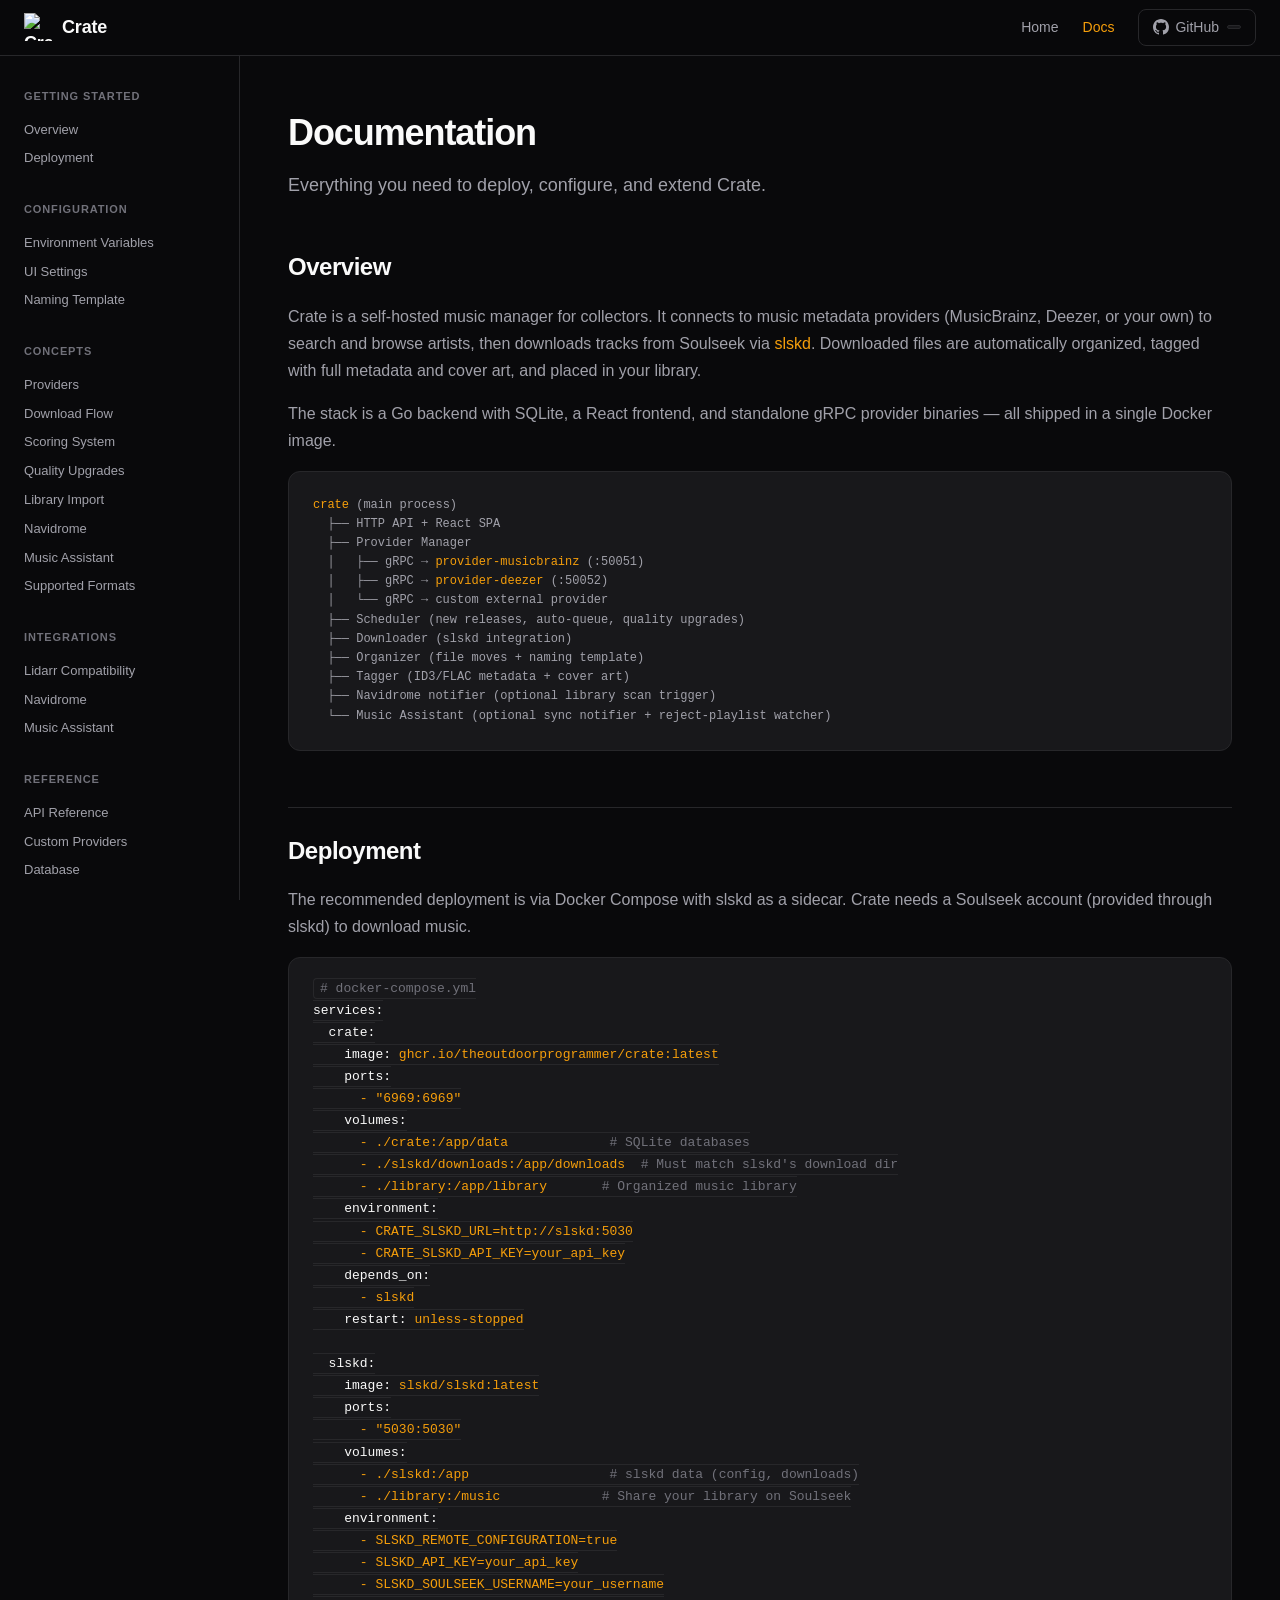
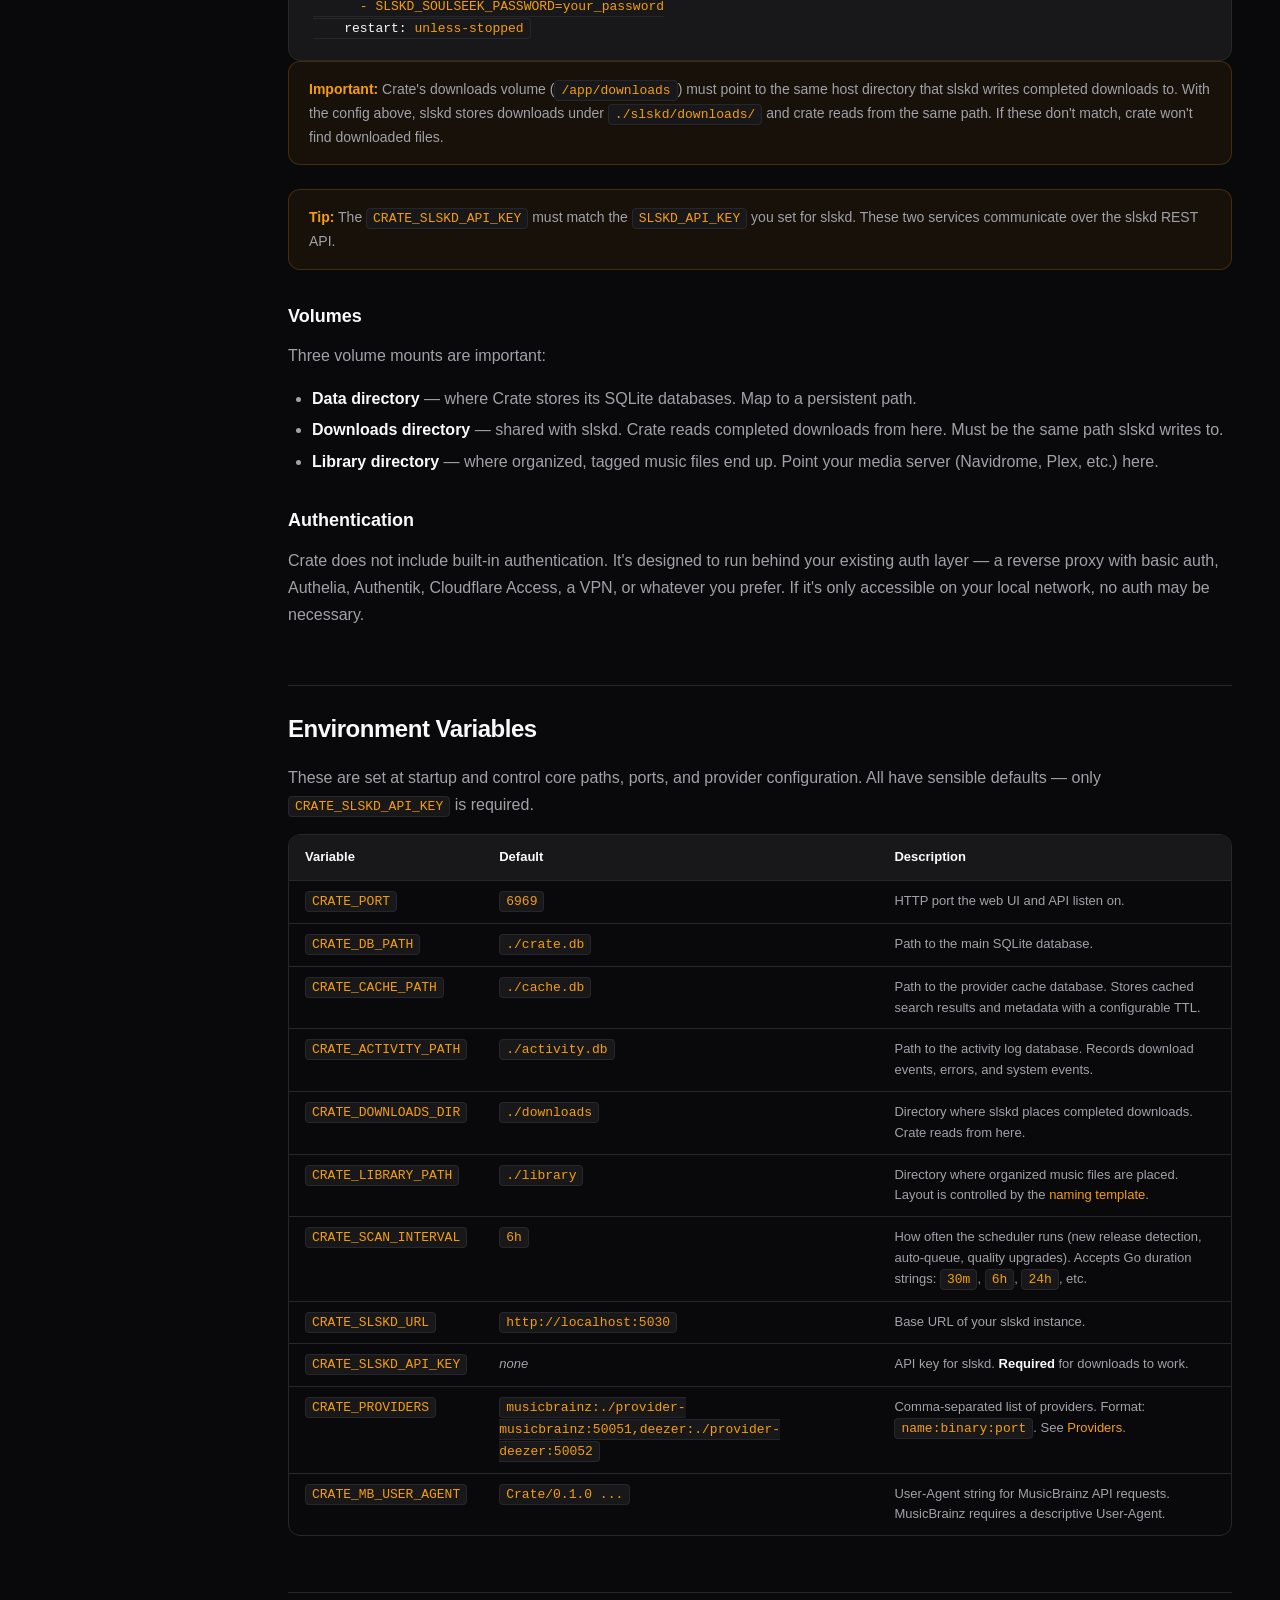
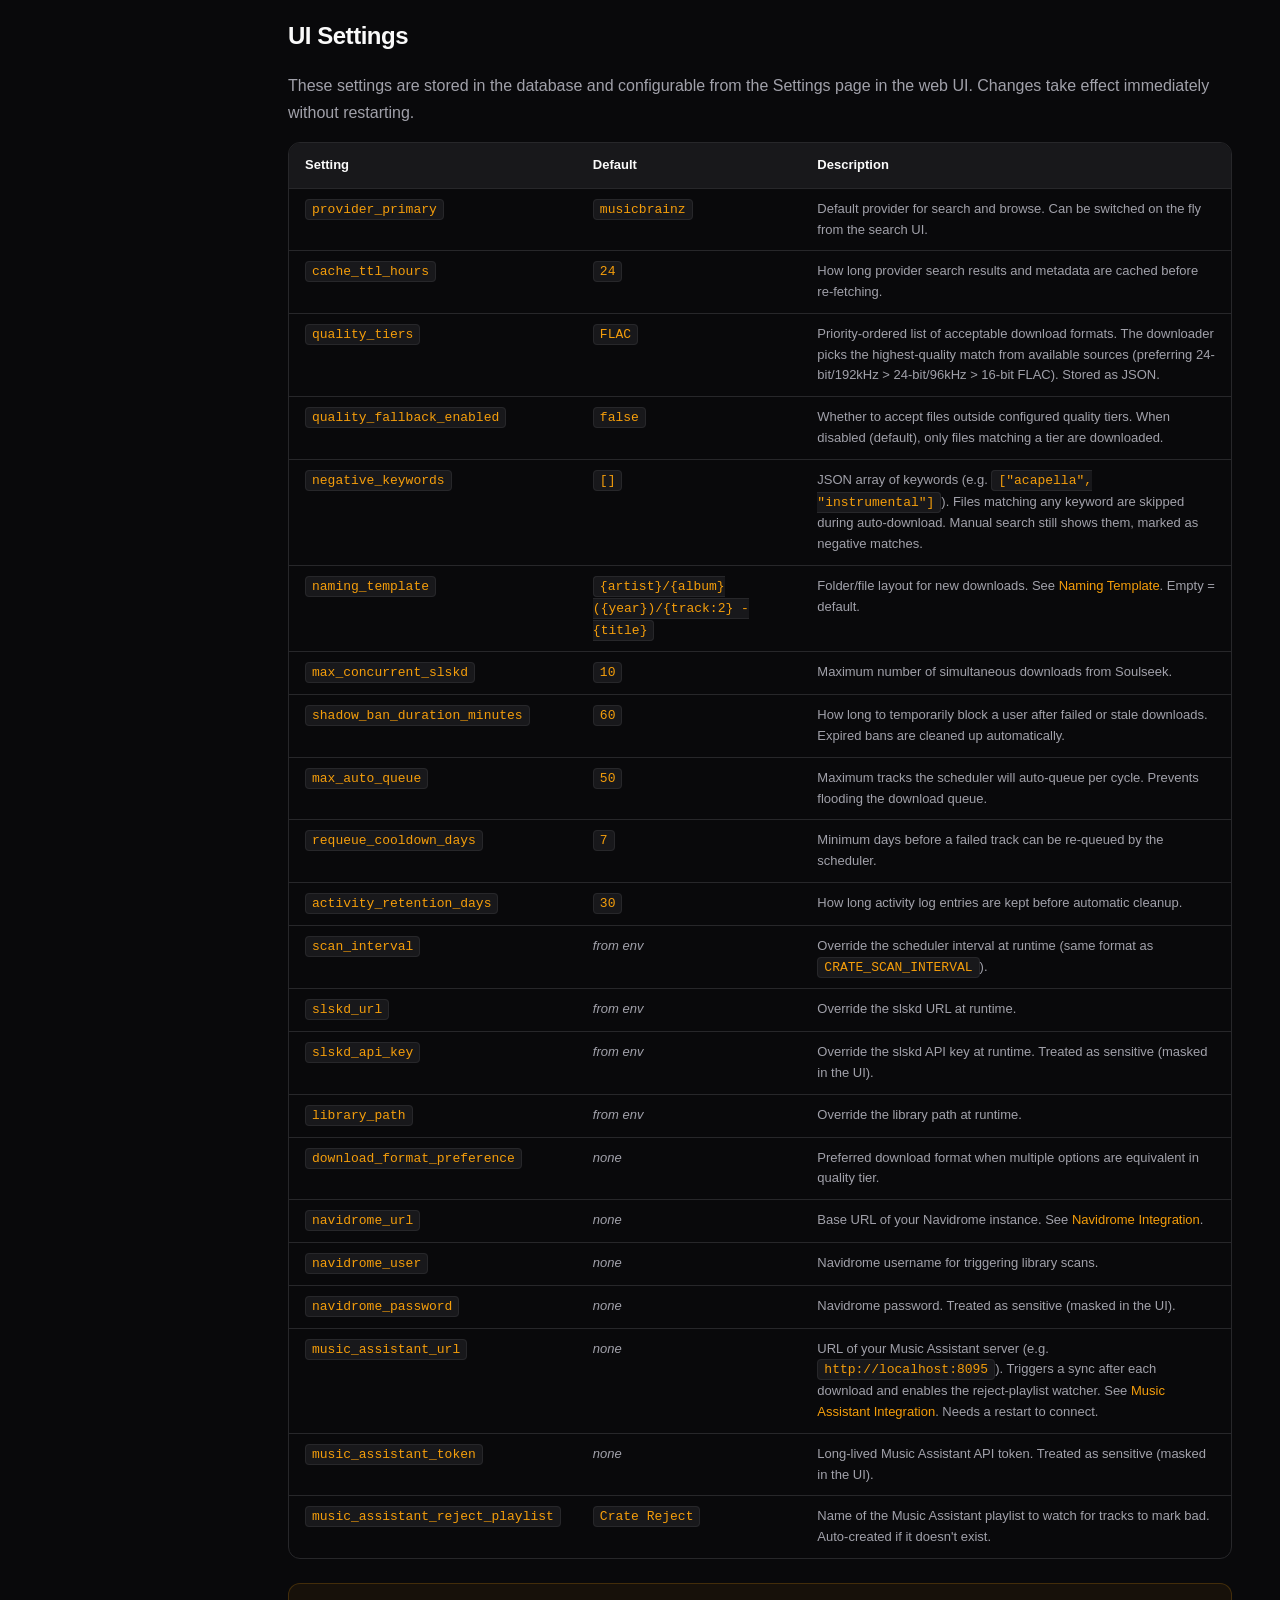
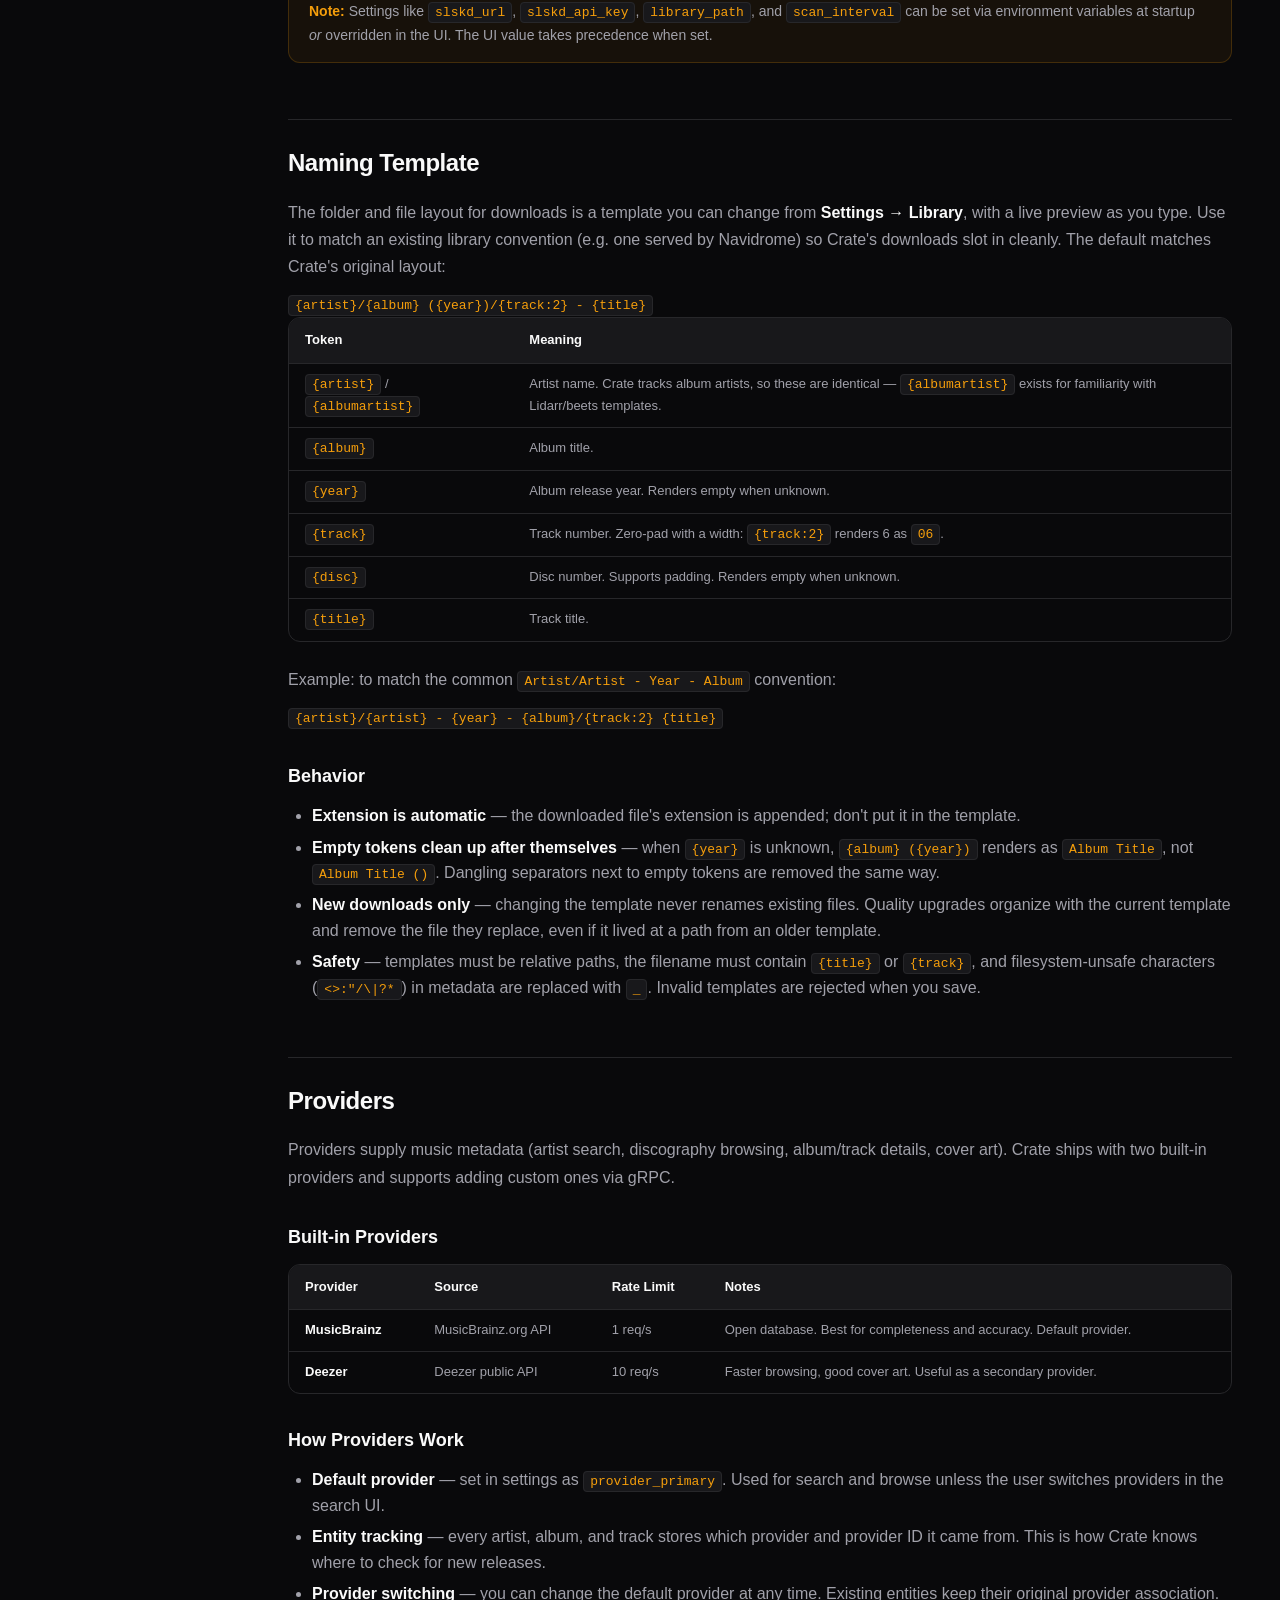
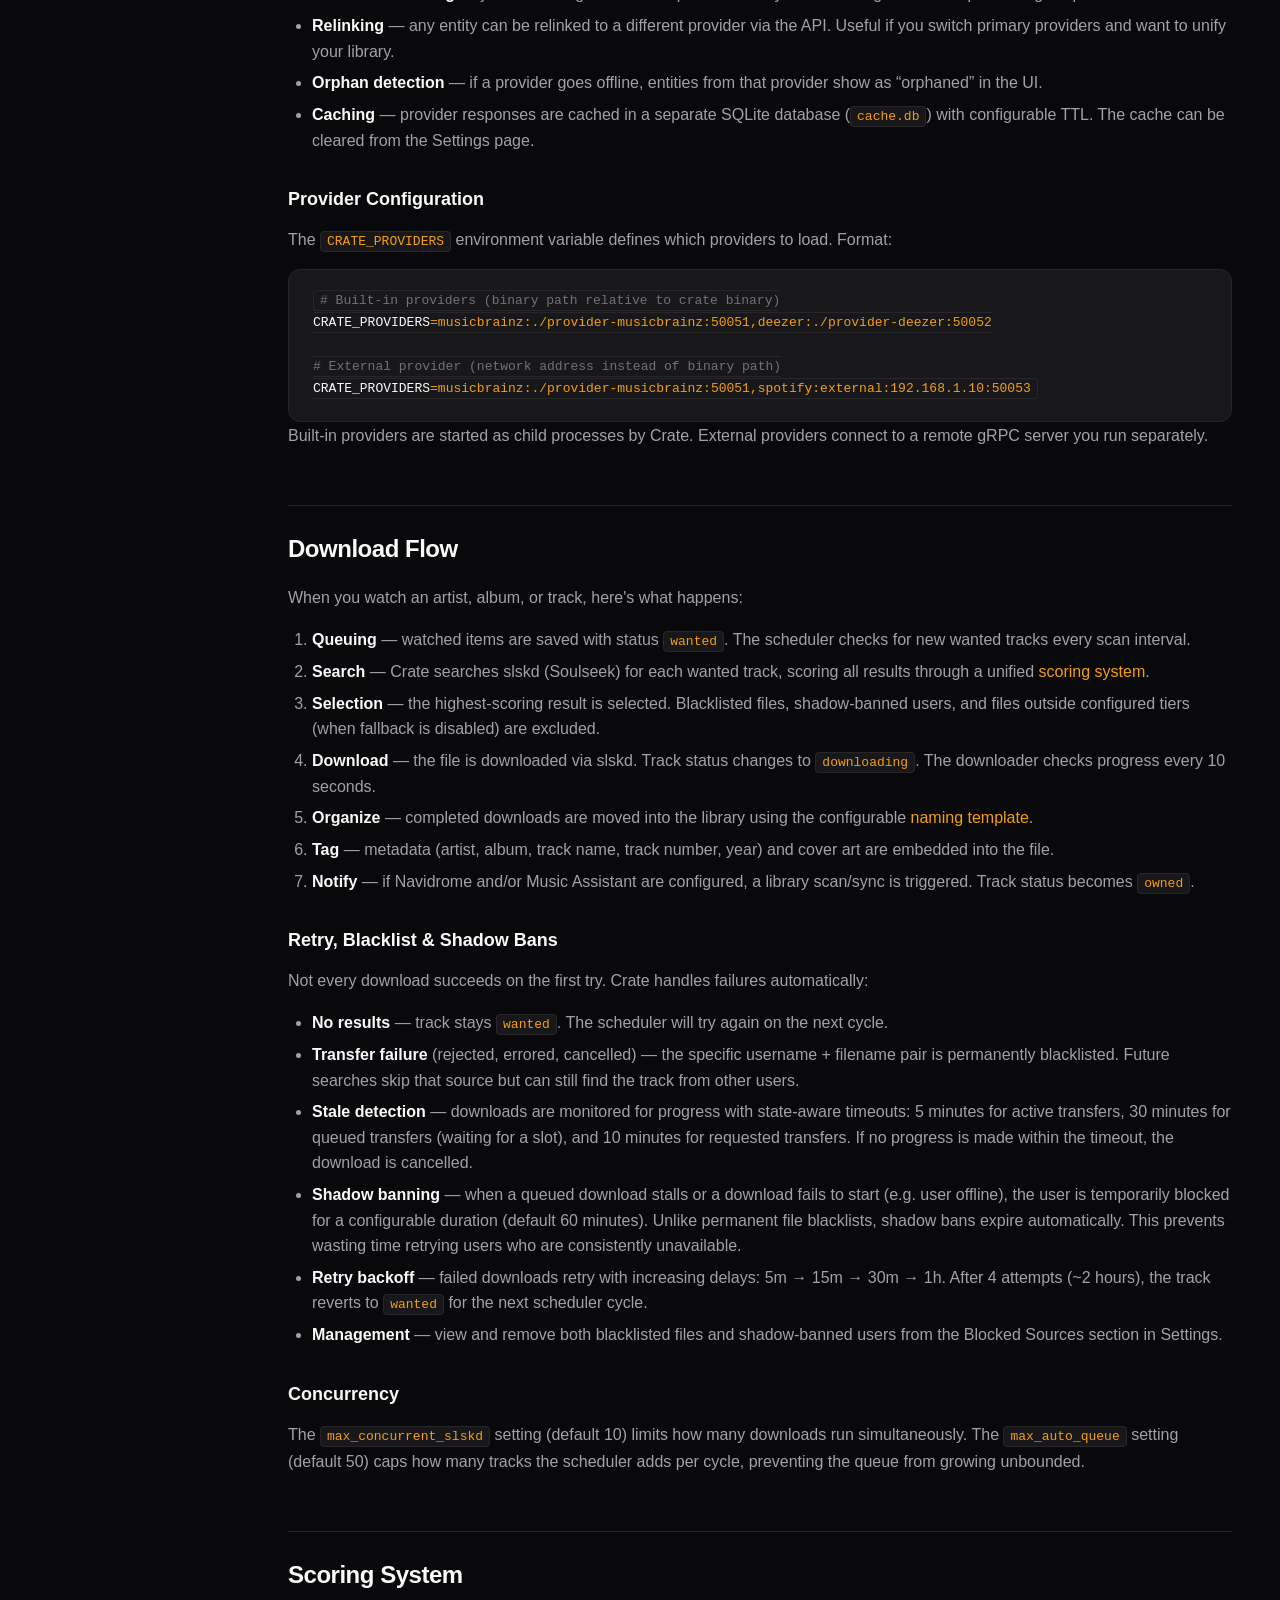
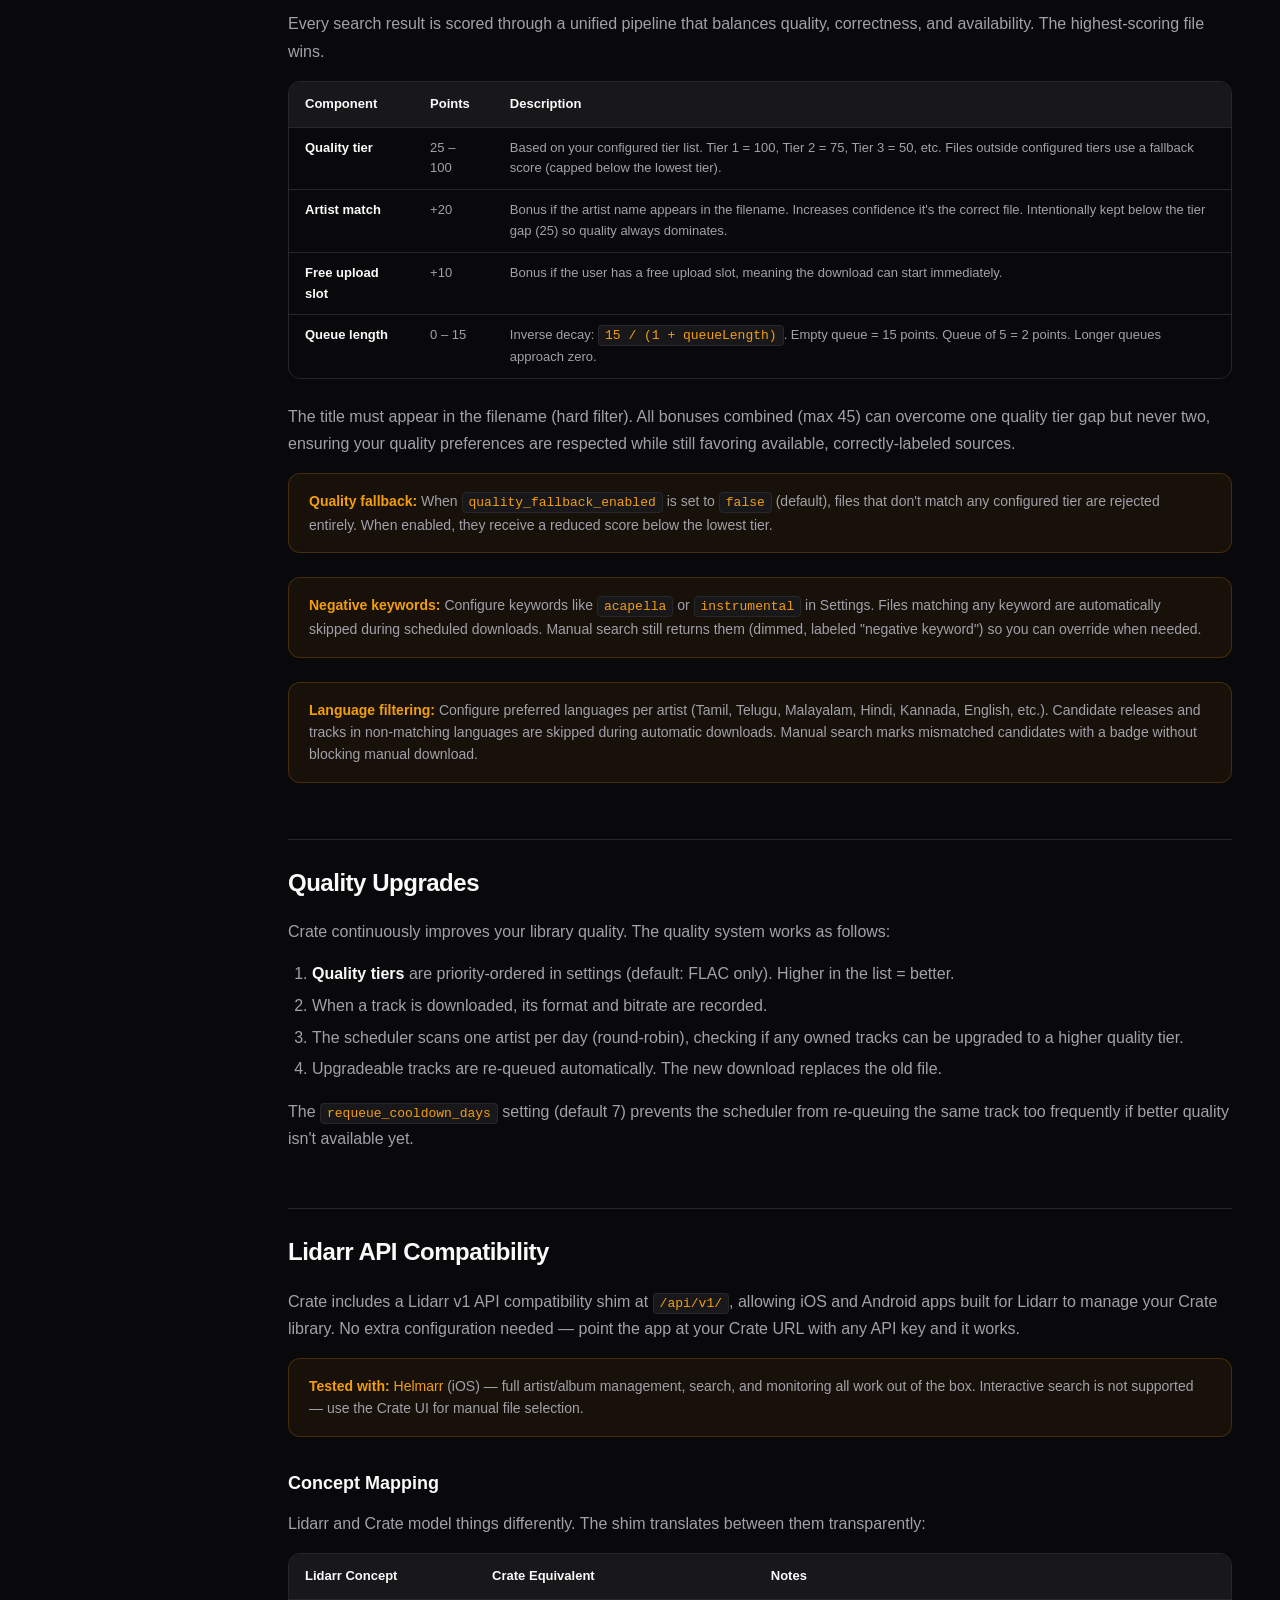
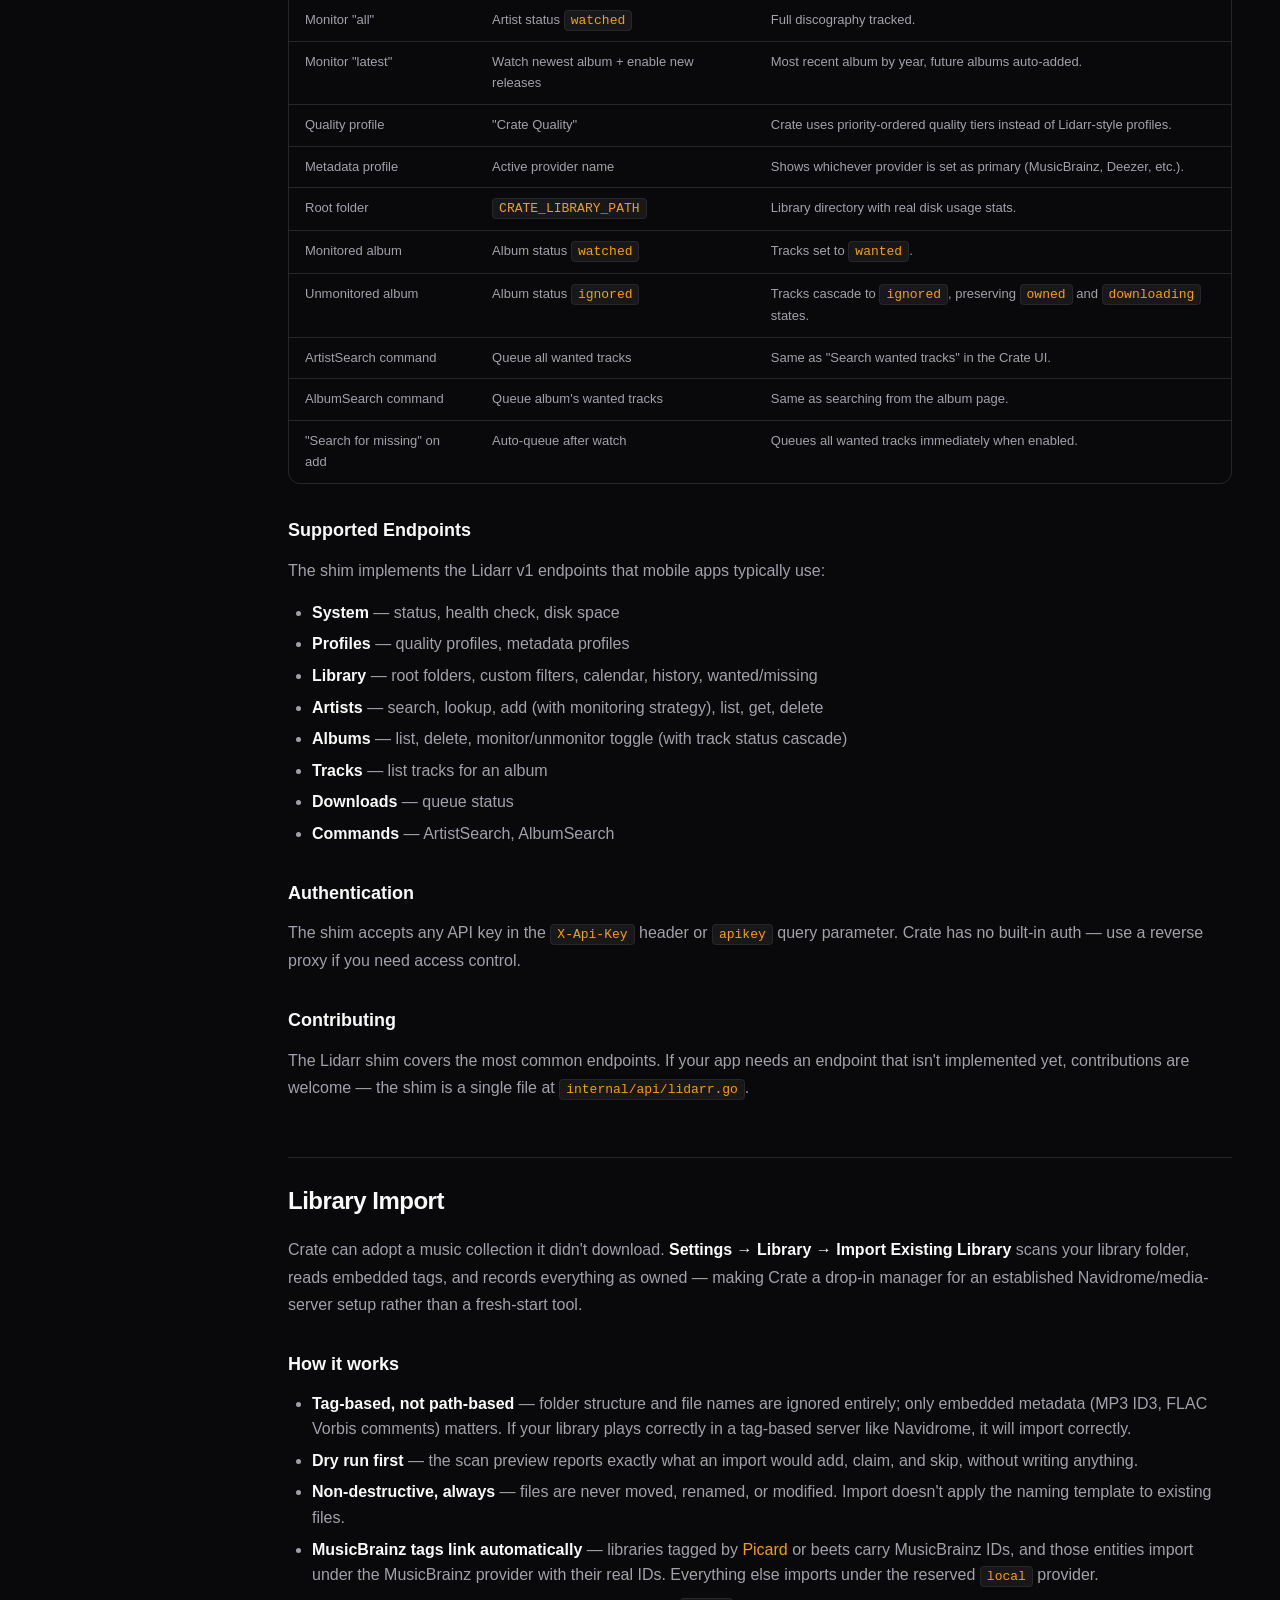
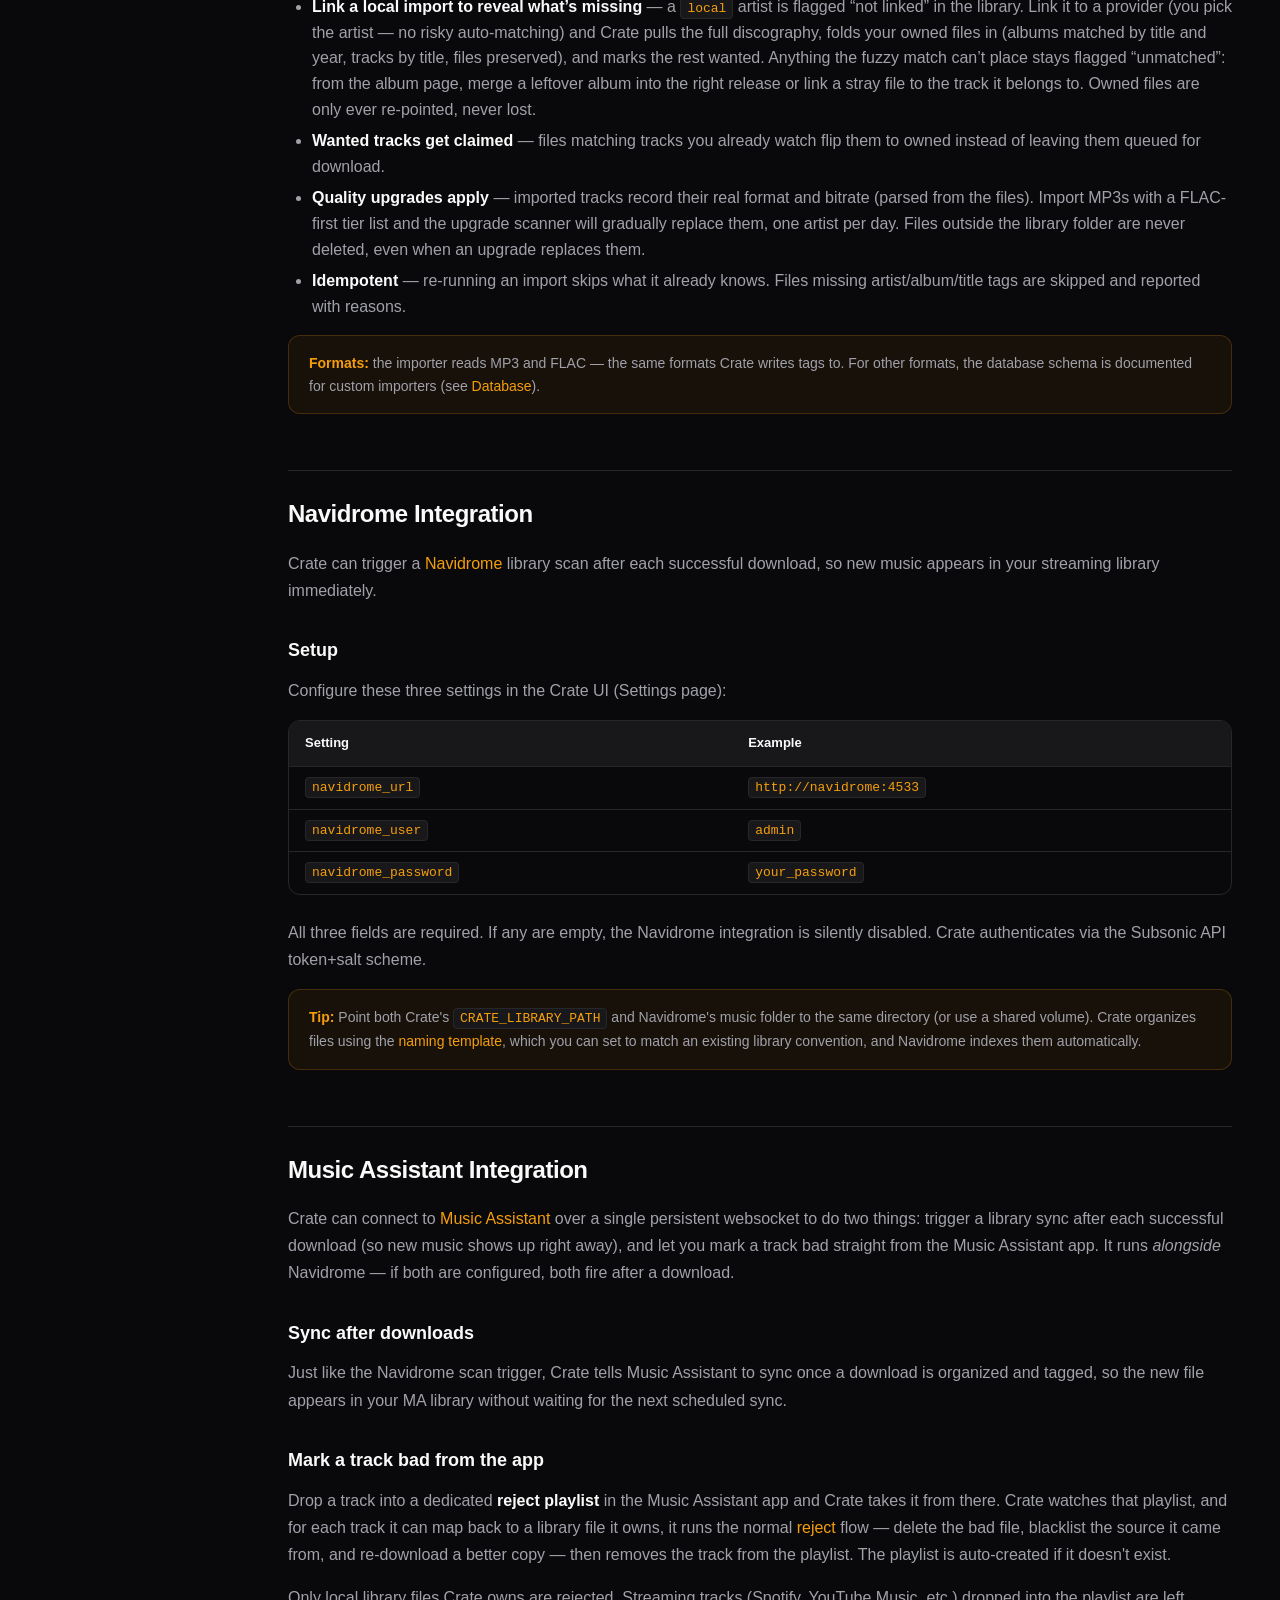
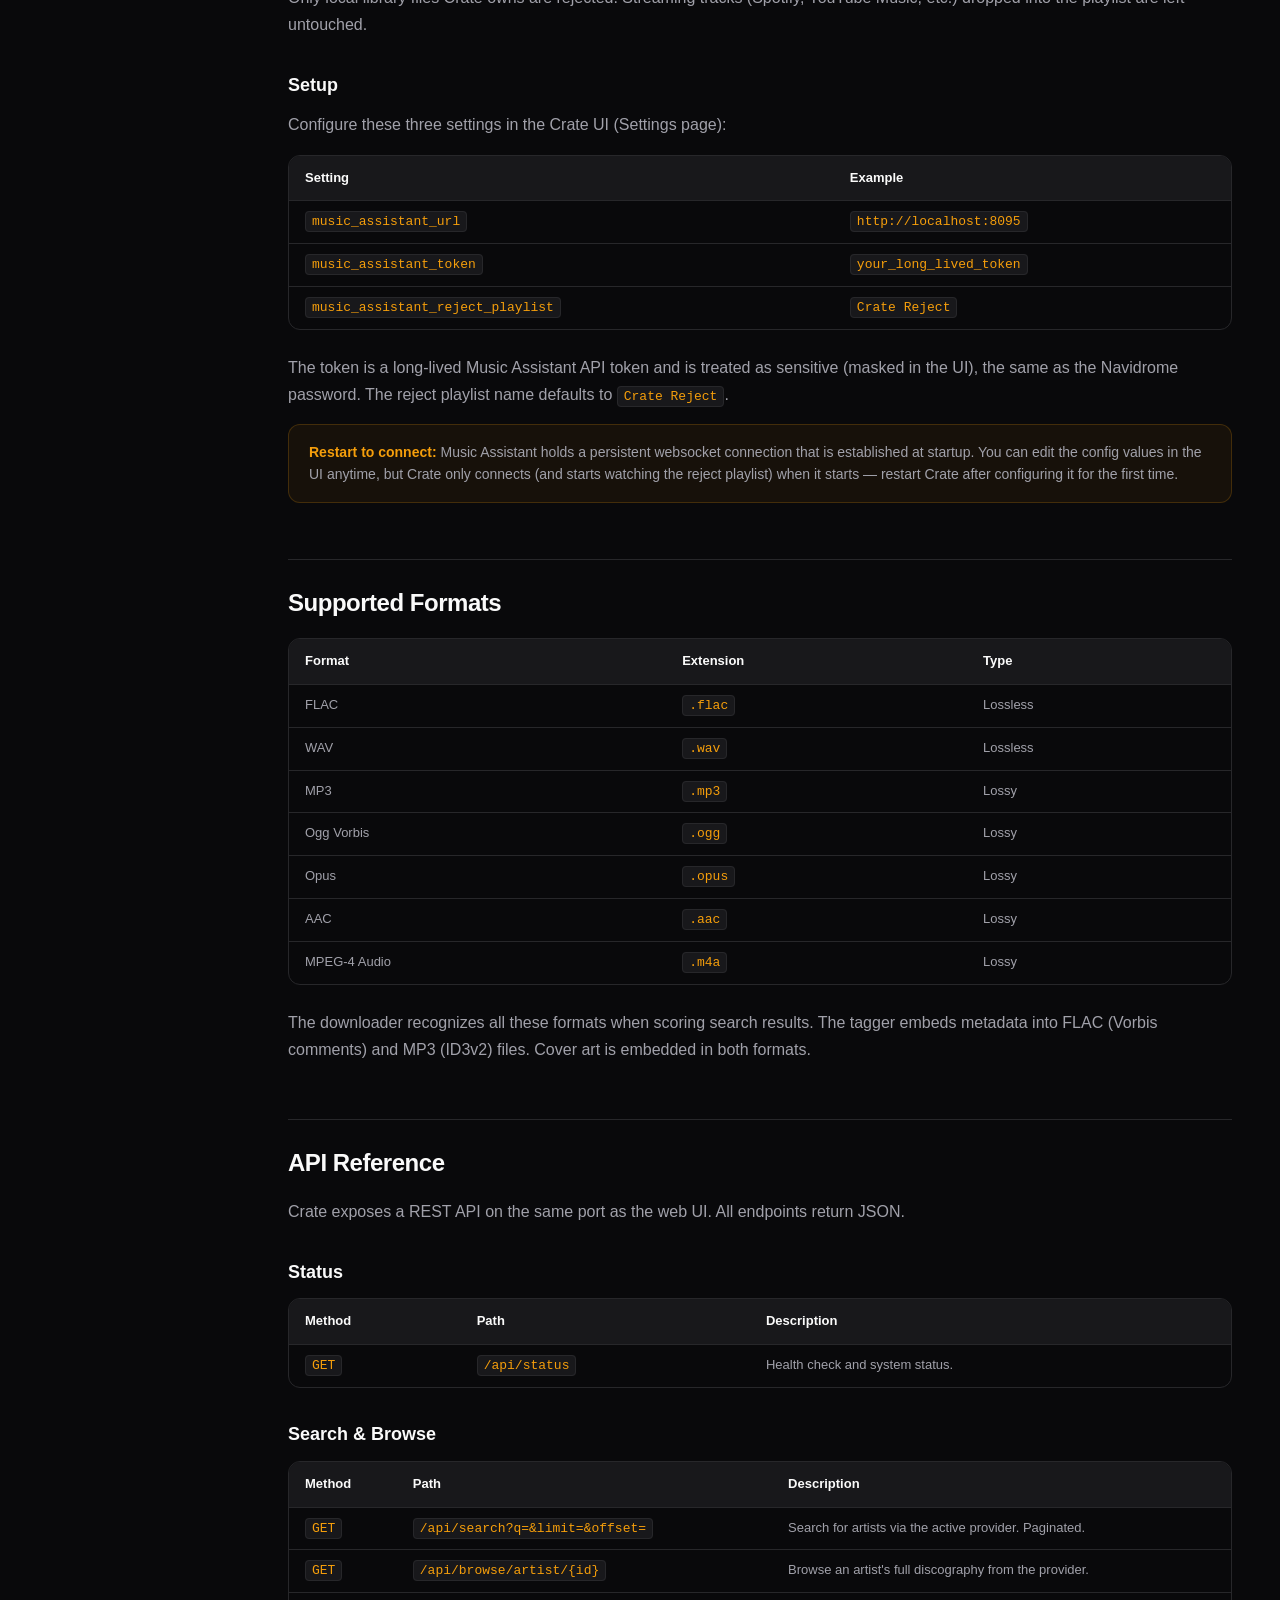
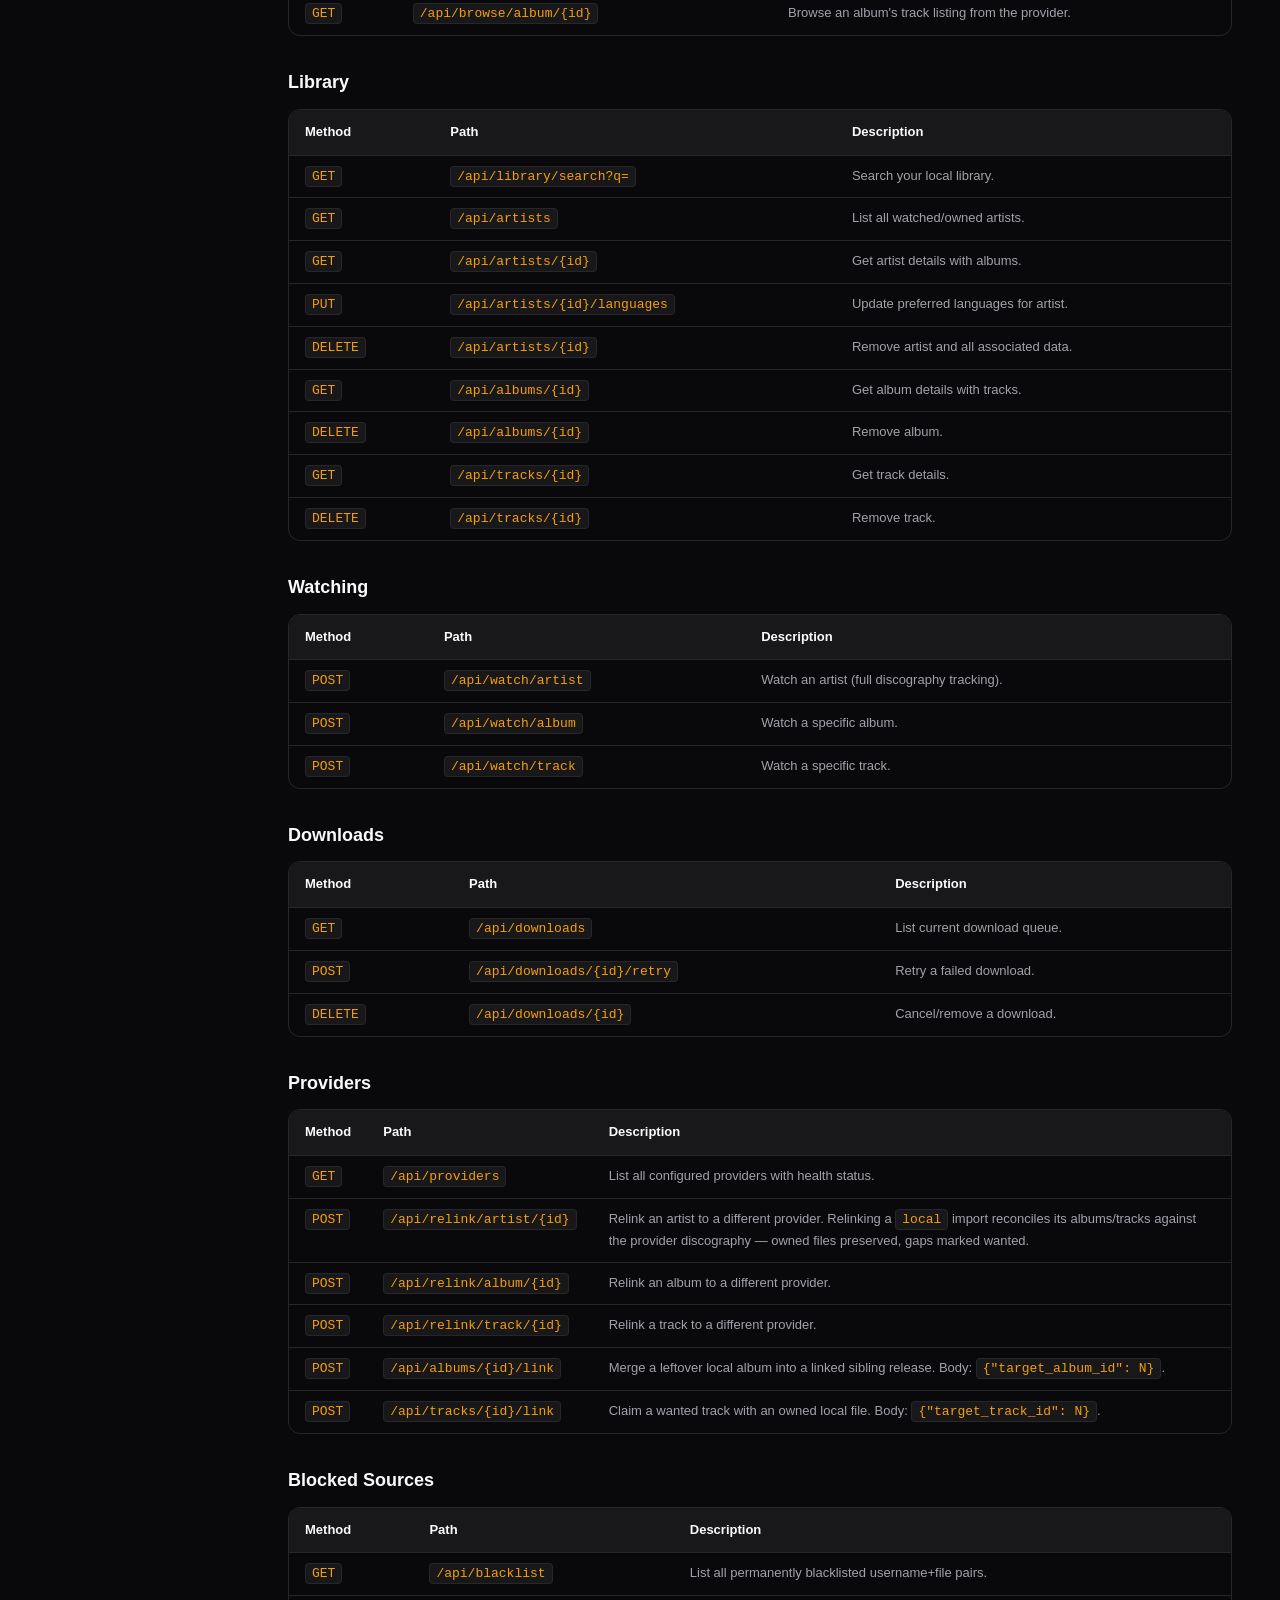
==== commit 000c15aa: "fix: relaxed metadata matching, highest FLAC preference, and unified album tagging" ====
--- a/site/docs.html
+++ b/site/docs.html
@@ -608,13 +608,13 @@
             </tr>
             <tr>
               <td><code>quality_tiers</code></td>
-              <td><code>FLAC &gt; MP3 320 &gt; MP3 256</code></td>
-              <td>Priority-ordered list of acceptable download formats. The downloader picks the highest-tier match from available sources. Stored as JSON.</td>
+              <td><code>FLAC</code></td>
+              <td>Priority-ordered list of acceptable download formats. The downloader picks the highest-quality match from available sources (preferring 24-bit/192kHz &gt; 24-bit/96kHz &gt; 16-bit FLAC). Stored as JSON.</td>
             </tr>
             <tr>
               <td><code>quality_fallback_enabled</code></td>
-              <td><code>true</code></td>
-              <td>Whether to accept files outside configured quality tiers. When disabled, only files matching a tier are downloaded.</td>
+              <td><code>false</code></td>
+              <td>Whether to accept files outside configured quality tiers. When disabled (default), only files matching a tier are downloaded.</td>
             </tr>
             <tr>
               <td><code>negative_keywords</code></td>
@@ -895,7 +895,7 @@
       <p>The title must appear in the filename (hard filter). All bonuses combined (max 45) can overcome one quality tier gap but never two, ensuring your quality preferences are respected while still favoring available, correctly-labeled sources.</p>
 
       <div class="callout">
-        <strong>Quality fallback:</strong> When <code>quality_fallback_enabled</code> is set to <code>false</code>, files that don't match any configured tier are rejected entirely. When enabled (default), they receive a reduced score below the lowest tier.
+        <strong>Quality fallback:</strong> When <code>quality_fallback_enabled</code> is set to <code>false</code> (default), files that don't match any configured tier are rejected entirely. When enabled, they receive a reduced score below the lowest tier.
       </div>
 
       <div class="callout">
@@ -912,7 +912,7 @@
       <p>Crate continuously improves your library quality. The quality system works as follows:</p>
 
       <ol>
-        <li><strong>Quality tiers</strong> are priority-ordered in settings (default: FLAC &gt; MP3 320 &gt; MP3 256). Higher in the list = better.</li>
+        <li><strong>Quality tiers</strong> are priority-ordered in settings (default: FLAC only). Higher in the list = better.</li>
         <li>When a track is downloaded, its format and bitrate are recorded.</li>
         <li>The scheduler scans one artist per day (round-robin), checking if any owned tracks can be upgraded to a higher quality tier.</li>
         <li>Upgradeable tracks are re-queued automatically. The new download replaces the old file.</li>
